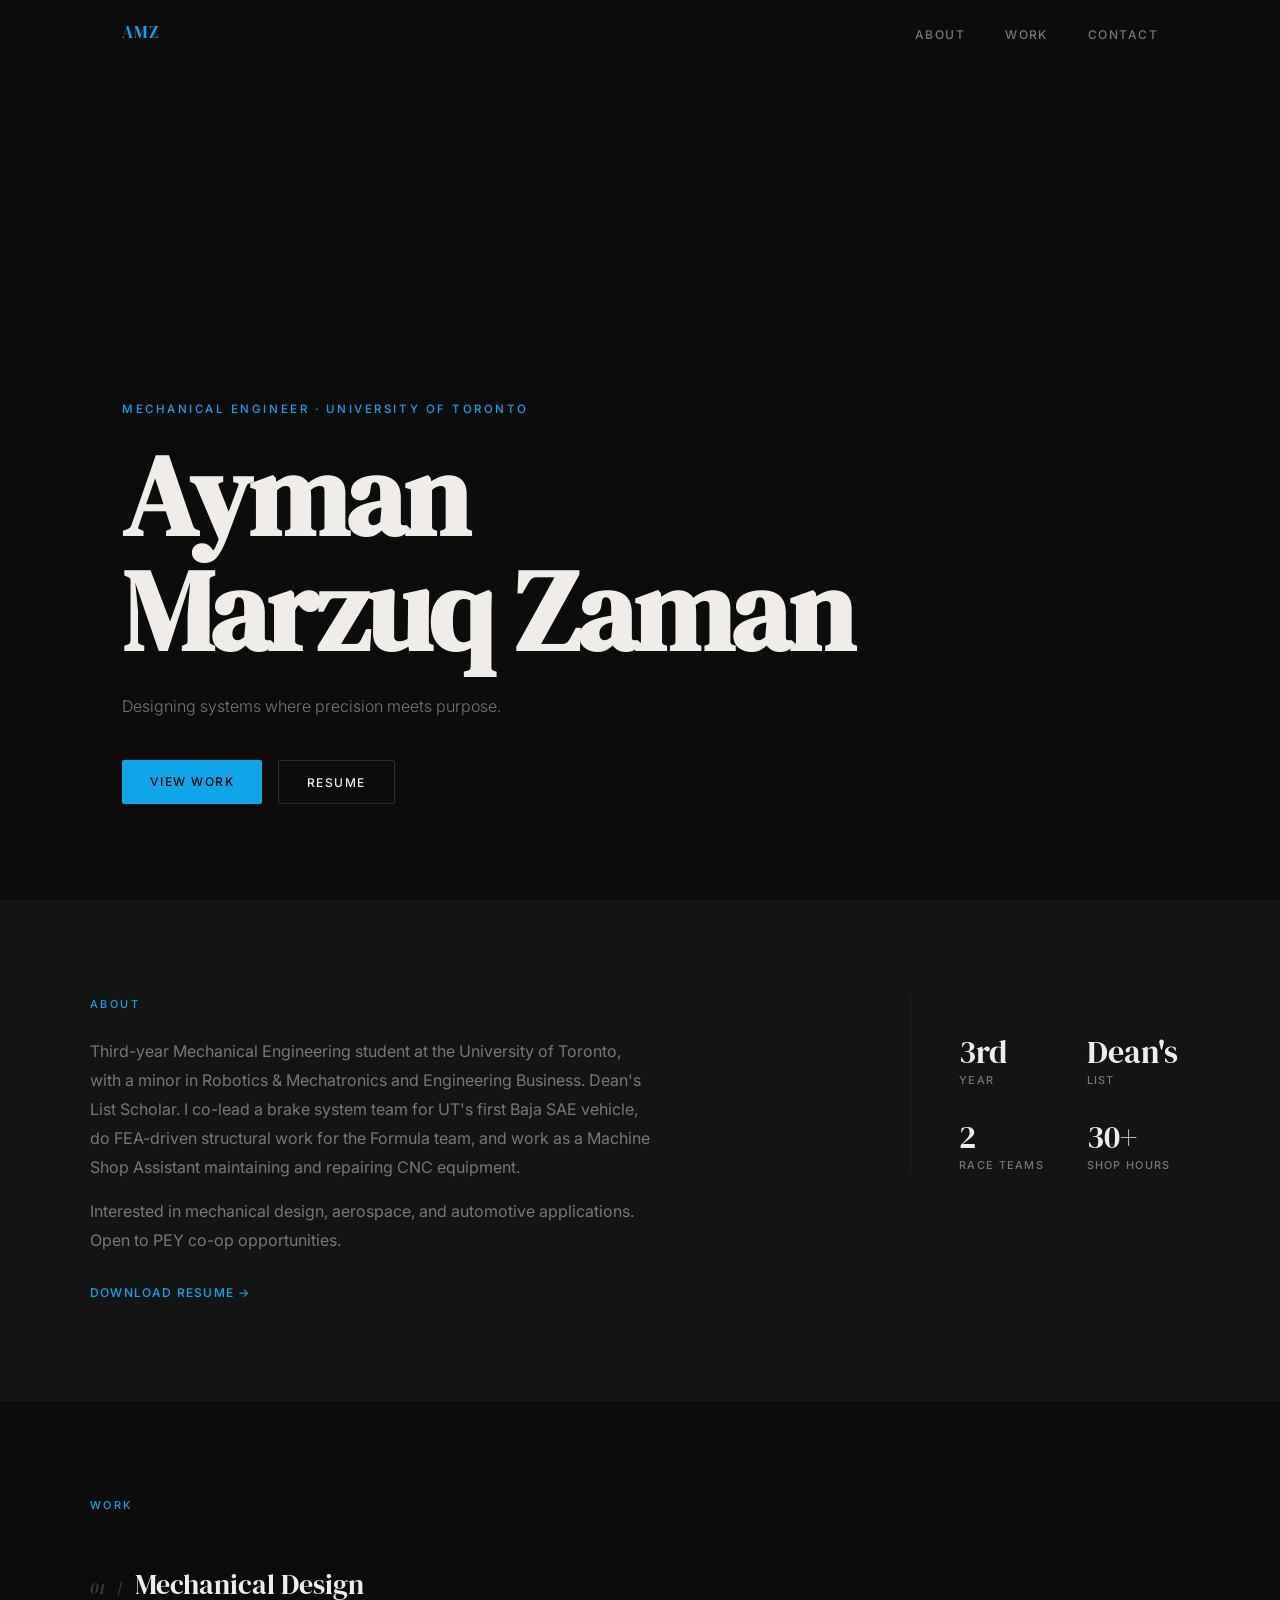
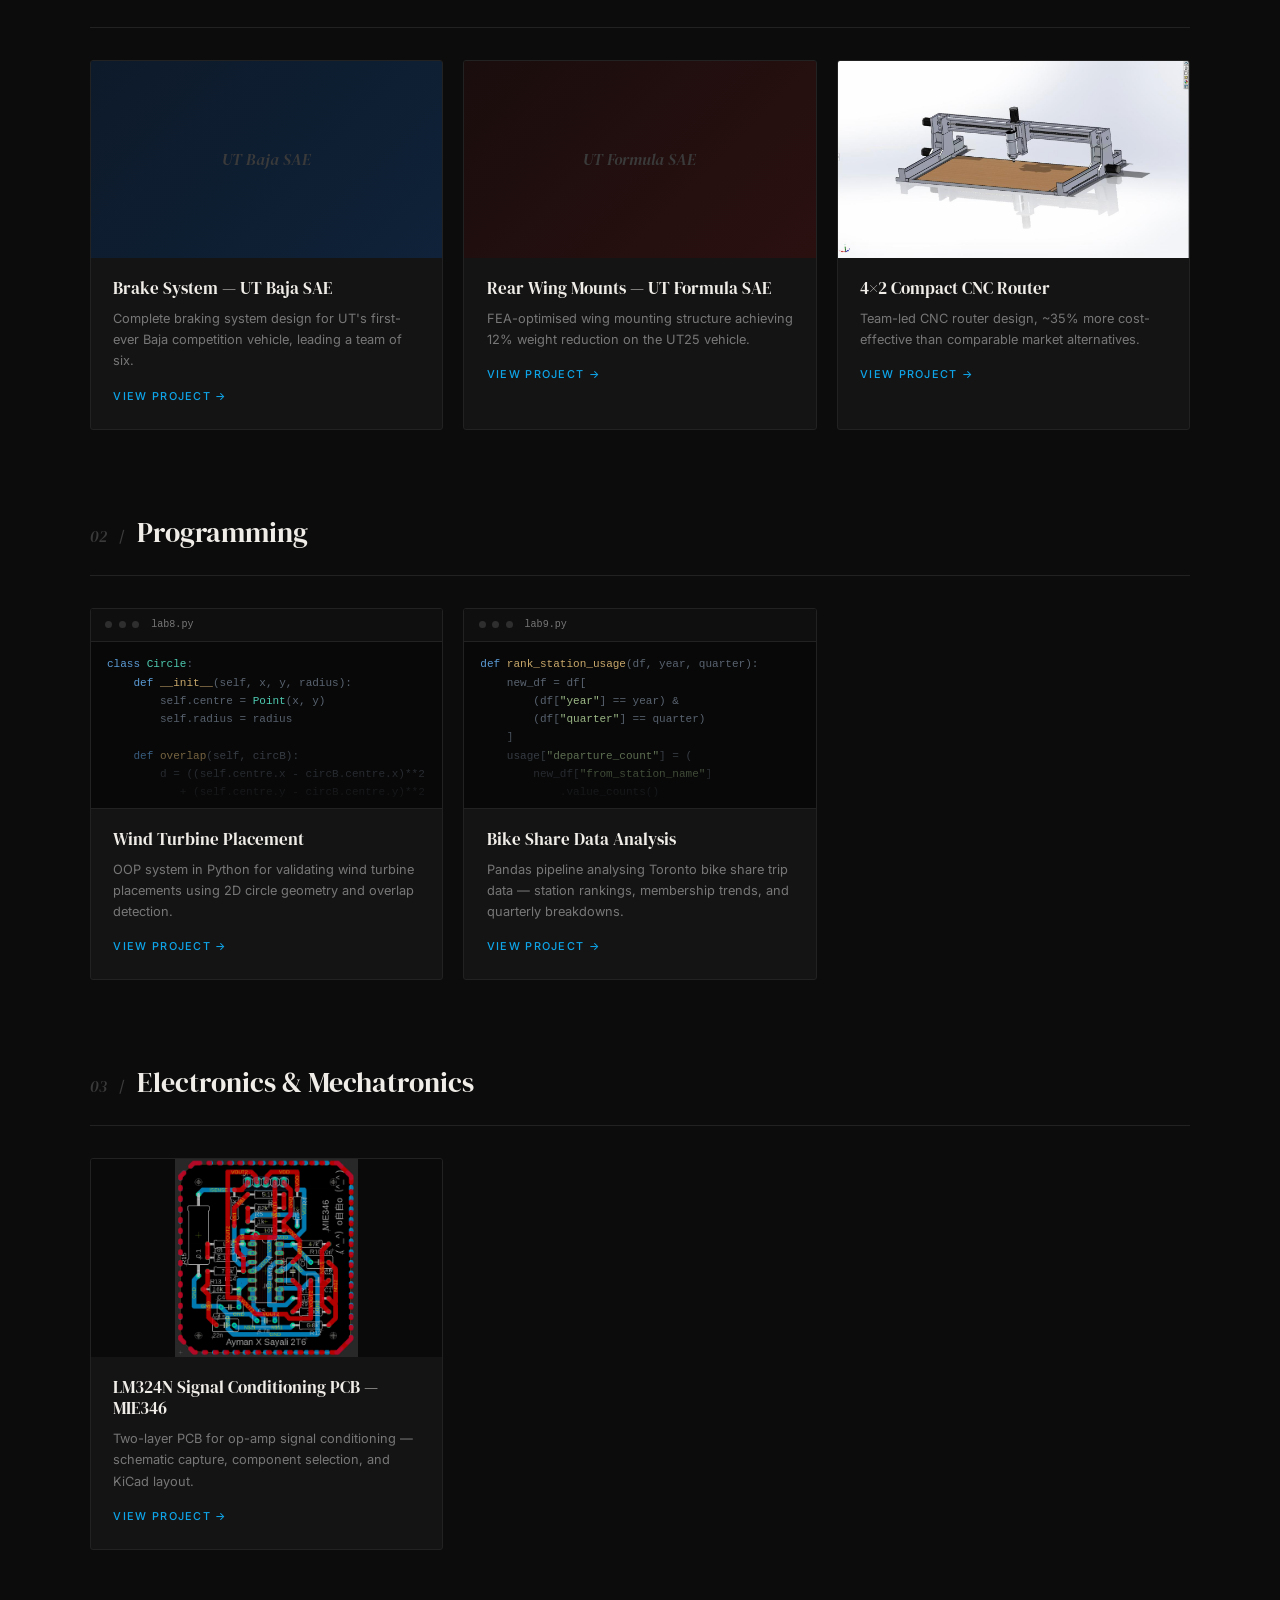
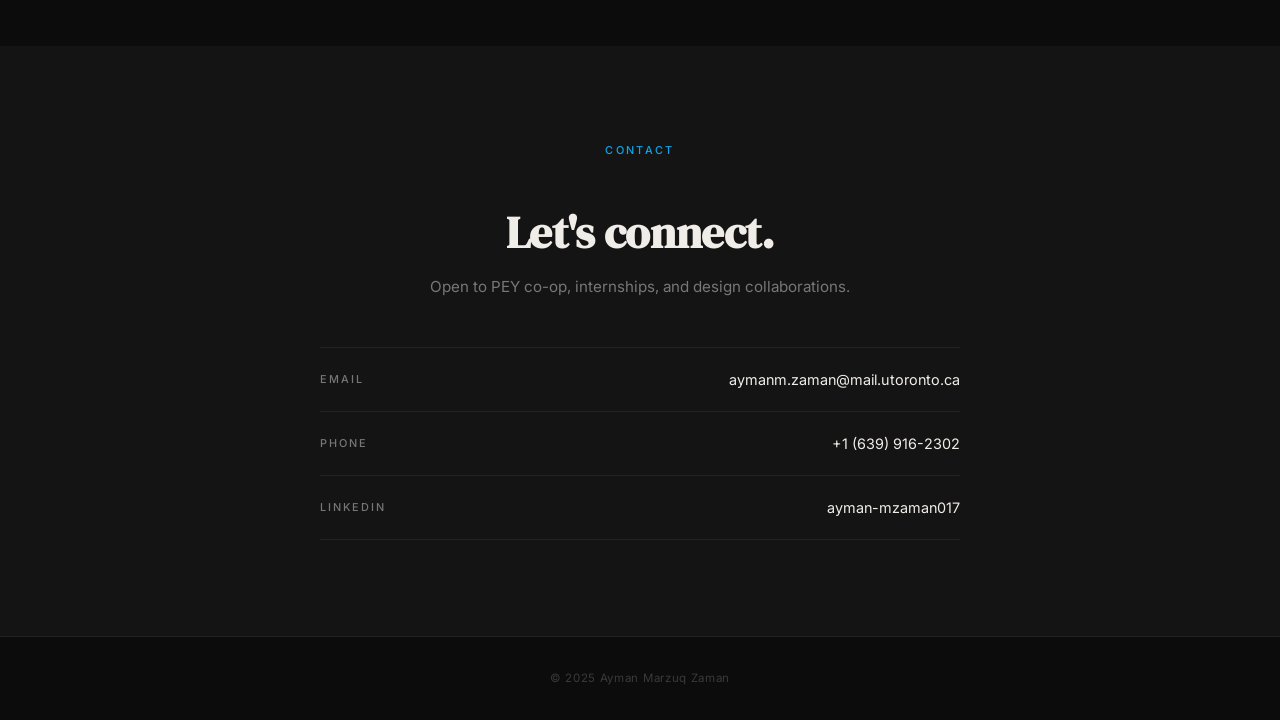
==== index.html @ e83b550d "Remove placeholder cards, show only real projects per category Co-Authored-By: Claude Sonnet 4.6 <no" ====
<!DOCTYPE html>
<html lang="en">
<head>
  <meta charset="UTF-8" />
  <meta name="viewport" content="width=device-width, initial-scale=1.0" />
  <title>Ayman Marzuq Zaman — Mechanical Engineer</title>
  <link rel="preconnect" href="https://fonts.googleapis.com" />
  <link rel="preconnect" href="https://fonts.gstatic.com" crossorigin />
  <link href="https://fonts.googleapis.com/css2?family=DM+Serif+Display:ital@0;1&family=Inter:wght@300;400;500&display=swap" rel="stylesheet" />
  <link rel="stylesheet" href="styles.css" />
</head>
<body>

  <nav id="nav">
    <div class="nav-inner">
      <a href="index.html" class="nav-logo">AMZ</a>
      <ul class="nav-links">
        <li><a href="#about">About</a></li>
        <li><a href="#projects">Work</a></li>
        <li><a href="#contact">Contact</a></li>
      </ul>
    </div>
  </nav>

  <!-- HERO -->
  <section class="hero">
    <div class="hero-bg"></div>
    <div class="hero-gradient"></div>
    <div class="hero-content">
      <p class="hero-eyebrow">Mechanical Engineer &middot; University of Toronto</p>
      <h1 class="hero-name">Ayman<br>Marzuq Zaman</h1>
      <p class="hero-sub">Designing systems where precision meets purpose.</p>
      <div class="hero-ctas">
        <a href="#projects" class="btn btn-primary">View Work</a>
        <a href="assets/Ayman_Zaman_2025.pdf" class="btn btn-outline" target="_blank" rel="noopener">Resume</a>
      </div>
    </div>
  </section>

  <!-- ABOUT -->
  <section id="about" class="section section-alt">
    <div class="section-inner about-layout">
      <div class="about-bio reveal">
        <span class="section-label">About</span>
        <p class="about-text">Third-year Mechanical Engineering student at the University of Toronto, with a minor in Robotics &amp; Mechatronics and Engineering Business. Dean's List Scholar. I co-lead a brake system team for UT's first Baja SAE vehicle, do FEA-driven structural work for the Formula team, and work as a Machine Shop Assistant maintaining and repairing CNC equipment.</p>
        <p class="about-text">Interested in mechanical design, aerospace, and automotive applications. Open to PEY co-op opportunities.</p>
        <a href="assets/Ayman_Zaman_2025.pdf" class="resume-link" target="_blank" rel="noopener">Download Resume &rarr;</a>
      </div>
      <div class="about-stats reveal">
        <div class="stat">
          <span class="stat-num">3rd</span>
          <span class="stat-label">Year</span>
        </div>
        <div class="stat">
          <span class="stat-num">Dean's</span>
          <span class="stat-label">List</span>
        </div>
        <div class="stat">
          <span class="stat-num">2</span>
          <span class="stat-label">Race Teams</span>
        </div>
        <div class="stat">
          <span class="stat-num">30+</span>
          <span class="stat-label">Shop Hours</span>
        </div>
      </div>
    </div>
  </section>

  <!-- PROJECTS -->
  <section id="projects" class="section">
    <div class="section-inner">
      <span class="section-label">Work</span>

      <!-- 01 / Mechanical Design -->
      <div class="category">
        <div class="category-header reveal">
          <span class="category-num">01</span>
          <span class="category-slash">/</span>
          <h2 class="category-title">Mechanical Design</h2>
        </div>
        <div class="cards-grid">

          <a href="projects/baja-brake-system.html" class="project-card reveal">
            <div class="card-img-wrap">
              <div class="card-img-placeholder baja"><span>UT Baja SAE</span></div>
            </div>
            <div class="card-body">
              <h3 class="card-title">Brake System &mdash; UT Baja SAE</h3>
              <p class="card-desc">Complete braking system design for UT's first-ever Baja competition vehicle, leading a team of six.</p>
              <span class="card-link">View Project &rarr;</span>
            </div>
          </a>

          <a href="projects/formula-rear-wing.html" class="project-card reveal">
            <div class="card-img-wrap">
              <div class="card-img-placeholder formula"><span>UT Formula SAE</span></div>
            </div>
            <div class="card-body">
              <h3 class="card-title">Rear Wing Mounts &mdash; UT Formula SAE</h3>
              <p class="card-desc">FEA-optimised wing mounting structure achieving 12% weight reduction on the UT25 vehicle.</p>
              <span class="card-link">View Project &rarr;</span>
            </div>
          </a>

          <a href="projects/cnc-router.html" class="project-card reveal">
            <div class="card-img-wrap">
              <img src="assets/cnc_router/image_1.jpg" alt="CNC Router" class="card-img" />
            </div>
            <div class="card-body">
              <h3 class="card-title">4&times;2 Compact CNC Router</h3>
              <p class="card-desc">Team-led CNC router design, ~35% more cost-effective than comparable market alternatives.</p>
              <span class="card-link">View Project &rarr;</span>
            </div>
          </a>


        </div>
      </div>

      <!-- 02 / Programming -->
      <div class="category">
        <div class="category-header reveal">
          <span class="category-num">02</span>
          <span class="category-slash">/</span>
          <h2 class="category-title">Programming</h2>
        </div>
        <div class="cards-grid">

          <a href="projects/wind-turbine-placement.html" class="project-card project-card--code reveal">
            <div class="card-code-wrap">
              <div class="code-bar">
                <span class="code-dot"></span>
                <span class="code-dot"></span>
                <span class="code-dot"></span>
                <span class="code-filename">lab8.py</span>
              </div>
              <pre class="code-snippet"><code><span class="kw">class</span> <span class="nm">Circle</span>:
    <span class="kw">def</span> <span class="fn">__init__</span>(self, x, y, radius):
        self.centre = <span class="nm">Point</span>(x, y)
        self.radius = radius

    <span class="kw">def</span> <span class="fn">overlap</span>(self, circB):
        d = ((self.centre.x - circB.centre.x)**2
           + (self.centre.y - circB.centre.y)**2
           ) ** 0.5
        <span class="kw">return</span> d &lt; (self.radius + circB.radius)</code></pre>
            </div>
            <div class="card-body">
              <h3 class="card-title">Wind Turbine Placement</h3>
              <p class="card-desc">OOP system in Python for validating wind turbine placements using 2D circle geometry and overlap detection.</p>
              <span class="card-link">View Project &rarr;</span>
            </div>
          </a>

          <a href="projects/bikeshare-analysis.html" class="project-card project-card--code reveal">
            <div class="card-code-wrap">
              <div class="code-bar">
                <span class="code-dot"></span>
                <span class="code-dot"></span>
                <span class="code-dot"></span>
                <span class="code-filename">lab9.py</span>
              </div>
              <pre class="code-snippet"><code><span class="kw">def</span> <span class="fn">rank_station_usage</span>(df, year, quarter):
    new_df = df[
        (df[<span class="st">"year"</span>] == year) &amp;
        (df[<span class="st">"quarter"</span>] == quarter)
    ]
    usage[<span class="st">"departure_count"</span>] = (
        new_df[<span class="st">"from_station_name"</span>]
            .value_counts()
    )
    <span class="kw">return</span> usage.sort_values(
        by=[<span class="st">"combined_departure_return_count"</span>],
        ascending=[<span class="kw">False</span>]
    )</code></pre>
            </div>
            <div class="card-body">
              <h3 class="card-title">Bike Share Data Analysis</h3>
              <p class="card-desc">Pandas pipeline analysing Toronto bike share trip data — station rankings, membership trends, and quarterly breakdowns.</p>
              <span class="card-link">View Project &rarr;</span>
            </div>
          </a>


        </div>
      </div>

      <!-- 03 / Electronics & Mechatronics -->
      <div class="category">
        <div class="category-header reveal">
          <span class="category-num">03</span>
          <span class="category-slash">/</span>
          <h2 class="category-title">Electronics &amp; Mechatronics</h2>
        </div>
        <div class="cards-grid">

          <a href="projects/mie346-signal-conditioning.html" class="project-card project-card--elec reveal">
            <div class="card-img-wrap">
              <img class="card-img card-img--contain" src="assets/mie346/pcb-layout.jpg" alt="MIE346 PCB Layout" />
            </div>
            <div class="card-body">
              <h3 class="card-title">LM324N Signal Conditioning PCB &mdash; MIE346</h3>
              <p class="card-desc">Two-layer PCB for op-amp signal conditioning — schematic capture, component selection, and KiCad layout.</p>
              <span class="card-link">View Project &rarr;</span>
            </div>
          </a>


        </div>
      </div>

    </div>
  </section>

  <!-- CONTACT -->
  <section id="contact" class="section section-alt">
    <div class="section-inner contact-inner">
      <span class="section-label">Contact</span>
      <h2 class="section-heading">Let's connect.</h2>
      <p class="contact-sub">Open to PEY co-op, internships, and design collaborations.</p>
      <div class="contact-links reveal">
        <a href="mailto:aymanm.zaman@mail.utoronto.ca" class="contact-link">
          <span class="contact-link-label">Email</span>
          <span class="contact-link-value">aymanm.zaman@mail.utoronto.ca</span>
        </a>
        <a href="tel:+16399162302" class="contact-link">
          <span class="contact-link-label">Phone</span>
          <span class="contact-link-value">+1 (639) 916-2302</span>
        </a>
        <a href="https://linkedin.com/in/ayman-mzaman017" class="contact-link" target="_blank" rel="noopener">
          <span class="contact-link-label">LinkedIn</span>
          <span class="contact-link-value">ayman-mzaman017</span>
        </a>
      </div>
    </div>
  </section>

  <footer>
    <p>&copy; 2025 Ayman Marzuq Zaman</p>
  </footer>

  <script src="script.js"></script>
</body>
</html>
---- styles.css ----
/* ===== RESET ===== */
*, *::before, *::after { box-sizing: border-box; margin: 0; padding: 0; }

/* ===== VARIABLES ===== */
:root {
  --bg:         #0c0c0c;
  --surface:    #141414;
  --surface-2:  #1a1a1a;
  --border:     #222;
  --border-2:   #2e2e2e;
  --accent:     #0ea5e9;
  --accent-dim: rgba(14, 165, 233, 0.1);
  --text-1:     #f0ede8;
  --text-2:     #777;
  --text-3:     #3a3a3a;
  --max-w:      1100px;
  --serif:      'DM Serif Display', Georgia, serif;
  --sans:       'Inter', system-ui, -apple-system, sans-serif;
}

/* ===== BASE ===== */
html { scroll-behavior: smooth; overflow-x: hidden; }

body {
  background: var(--bg);
  color: var(--text-1);
  font-family: var(--sans);
  font-weight: 400;
  line-height: 1.6;
  -webkit-font-smoothing: antialiased;
  overflow-x: hidden;
}

a { color: inherit; text-decoration: none; }

/* ===== NAV ===== */
#nav {
  position: fixed;
  top: 0; left: 0; right: 0;
  z-index: 100;
  border-bottom: 1px solid transparent;
  transition: background 0.3s, border-color 0.3s;
}

#nav.scrolled {
  background: rgba(12, 12, 12, 0.88);
  backdrop-filter: blur(14px);
  -webkit-backdrop-filter: blur(14px);
  border-bottom-color: var(--border);
}

.nav-inner {
  max-width: var(--max-w);
  margin: 0 auto;
  padding: 1.25rem 2rem;
  display: flex;
  align-items: center;
  justify-content: space-between;
}

.nav-logo {
  font-family: var(--serif);
  font-size: 1.05rem;
  letter-spacing: 0.08em;
  color: var(--accent);
}

.nav-links {
  list-style: none;
  display: flex;
  gap: 2.5rem;
}

.nav-links a {
  font-size: 0.75rem;
  font-weight: 500;
  letter-spacing: 0.12em;
  text-transform: uppercase;
  color: var(--text-2);
  transition: color 0.2s;
}

.nav-links a:hover { color: var(--text-1); }

/* ===== HERO ===== */
.hero {
  position: relative;
  min-height: 100vh;
  display: flex;
  align-items: flex-end;
  overflow: hidden;
}

.hero-bg {
  position: absolute;
  inset: 0;
  background: url('assets/landing-image.JPG') no-repeat center center / cover;
  filter: brightness(0.28);
  z-index: 0;
}

.hero-gradient {
  position: absolute;
  inset: 0;
  background: linear-gradient(to top, var(--bg) 0%, transparent 55%);
  z-index: 1;
}

.hero-content {
  position: relative;
  z-index: 2;
  max-width: var(--max-w);
  width: 100%;
  margin: 0 auto;
  padding: 2rem 2rem 6rem;
}

.hero-eyebrow {
  font-size: 0.72rem;
  font-weight: 500;
  letter-spacing: 0.22em;
  text-transform: uppercase;
  color: var(--accent);
  margin-bottom: 1.25rem;
}

.hero-name {
  font-family: var(--serif);
  font-size: clamp(3.5rem, 9vw, 7.5rem);
  line-height: 1.0;
  letter-spacing: -0.02em;
  color: var(--text-1);
  margin-bottom: 1.5rem;
}

.hero-sub {
  font-size: 1rem;
  font-weight: 300;
  color: var(--text-2);
  max-width: 440px;
  margin-bottom: 2.5rem;
  line-height: 1.7;
}

.hero-ctas { display: flex; gap: 1rem; flex-wrap: wrap; }

/* ===== BUTTONS ===== */
.btn {
  display: inline-block;
  padding: 0.7rem 1.75rem;
  font-size: 0.75rem;
  font-weight: 500;
  letter-spacing: 0.12em;
  text-transform: uppercase;
  border-radius: 2px;
  transition: all 0.2s ease;
}

.btn-primary { background: var(--accent); color: #000; }
.btn-primary:hover { background: #38bdf8; }
.btn-outline { border: 1px solid var(--border-2); color: var(--text-1); }
.btn-outline:hover { border-color: var(--text-2); background: var(--surface); }

/* ===== SECTIONS (shared) ===== */
.section { padding: 6rem 2rem; }
.section-alt { background: var(--surface); }

.section-inner {
  max-width: var(--max-w);
  margin: 0 auto;
}

.section-label {
  display: block;
  font-size: 0.68rem;
  font-weight: 500;
  letter-spacing: 0.22em;
  text-transform: uppercase;
  color: var(--accent);
  margin-bottom: 3rem;
}

.section-heading {
  font-family: var(--serif);
  font-size: clamp(1.9rem, 3.5vw, 2.9rem);
  line-height: 1.15;
  letter-spacing: -0.01em;
  color: var(--text-1);
  margin-bottom: 3rem;
  max-width: 580px;
}

/* ===== ABOUT ===== */
.about-layout {
  display: grid;
  grid-template-columns: 1fr 280px;
  gap: 5rem;
  align-items: start;
}

.about-bio .section-label { margin-bottom: 1.5rem; }

.about-text {
  font-size: 1rem;
  color: var(--text-2);
  line-height: 1.8;
  max-width: 560px;
  margin-bottom: 1rem;
}

.about-text:last-of-type { margin-bottom: 1.5rem; }

.resume-link {
  font-size: 0.75rem;
  font-weight: 500;
  letter-spacing: 0.1em;
  text-transform: uppercase;
  color: var(--accent);
  transition: letter-spacing 0.2s;
}

.resume-link:hover { letter-spacing: 0.16em; }

.about-stats {
  display: grid;
  grid-template-columns: 1fr 1fr;
  gap: 2rem 1.5rem;
  border-left: 1px solid var(--border);
  padding-left: 3rem;
  padding-top: 2.5rem; /* align with text baseline */
}

.stat { display: flex; flex-direction: column; gap: 0.25rem; }

.stat-num {
  font-family: var(--serif);
  font-size: 2rem;
  color: var(--text-1);
  line-height: 1;
}

.stat-label {
  font-size: 0.68rem;
  font-weight: 500;
  letter-spacing: 0.12em;
  text-transform: uppercase;
  color: var(--text-2);
}

/* ===== PROJECTS — Category ===== */
.category { margin-bottom: 5rem; }
.category:last-child { margin-bottom: 0; }

.category-header {
  display: flex;
  align-items: baseline;
  gap: 0.75rem;
  padding-bottom: 1.25rem;
  border-bottom: 1px solid var(--border);
  margin-bottom: 2rem;
}

.category-num {
  font-family: var(--serif);
  font-style: italic;
  font-size: 1rem;
  color: var(--text-3);
}

.category-slash {
  font-size: 1rem;
  color: var(--text-3);
}

.category-title {
  font-family: var(--serif);
  font-size: 1.75rem;
  font-weight: 400;
  color: var(--text-1);
}

/* ===== PROJECTS — Cards Grid ===== */
.cards-grid {
  display: grid;
  grid-template-columns: repeat(3, 1fr);
  gap: 1.25rem;
}

/* ===== PROJECTS — Card ===== */
.project-card {
  display: block;
  border: 1px solid var(--border);
  border-radius: 3px;
  overflow: hidden;
  background: var(--surface);
  transition: transform 0.25s ease, border-color 0.25s;
}

.project-card:hover {
  transform: translateY(-4px);
  border-color: var(--border-2);
}

.project-card.placeholder { opacity: 0.45; }
.project-card.placeholder:hover { opacity: 0.65; transform: translateY(-2px); }

.card-img-wrap {
  aspect-ratio: 16 / 9;
  overflow: hidden;
  background: var(--surface-2);
}

.card-img {
  width: 100%;
  height: 100%;
  object-fit: cover;
  display: block;
  transition: transform 0.4s ease;
}

.card-img--contain {
  object-fit: contain;
  background: #0a0a0a;
}

.project-card:hover .card-img { transform: scale(1.04); }

.card-img-placeholder {
  width: 100%;
  height: 100%;
  display: flex;
  align-items: center;
  justify-content: center;
}

.card-img-placeholder span {
  font-family: var(--serif);
  font-style: italic;
  font-size: 1rem;
  color: var(--text-3);
}

/* Placeholder image gradients per category */
.card-img-placeholder.baja    { background: linear-gradient(135deg, #0d1a2a, #0f2239); }
.card-img-placeholder.formula { background: linear-gradient(135deg, #1a0d0d, #2b1010); }
.card-img-placeholder.mech    { background: linear-gradient(135deg, #0e1822, #0f2035); }
.card-img-placeholder.prog    { background: linear-gradient(135deg, #0d1a14, #0f2118); }
.card-img-placeholder.elec    { background: linear-gradient(135deg, #160d1a, #1e0f24); }

.card-body {
  padding: 1.25rem 1.4rem 1.5rem;
  display: flex;
  flex-direction: column;
  gap: 0.5rem;
}

.card-title {
  font-family: var(--serif);
  font-size: 1.05rem;
  font-weight: 400;
  color: var(--text-1);
  line-height: 1.3;
}

.card-desc {
  font-size: 0.8rem;
  color: var(--text-2);
  line-height: 1.65;
  flex: 1;
}

.card-link {
  display: inline-block;
  font-size: 0.68rem;
  font-weight: 500;
  letter-spacing: 0.12em;
  text-transform: uppercase;
  color: var(--accent);
  margin-top: 0.5rem;
  transition: letter-spacing 0.2s;
}

.project-card:hover .card-link { letter-spacing: 0.18em; }

/* ===== CONTACT ===== */
.contact-inner { text-align: center; }
.contact-inner .section-label { text-align: center; }
.contact-inner .section-heading { margin: 0 auto 1rem; text-align: center; }

.contact-sub {
  font-size: 0.95rem;
  color: var(--text-2);
  margin-bottom: 3rem;
}

.contact-links {
  display: flex;
  flex-direction: column;
  border-top: 1px solid var(--border);
  max-width: 640px;
  margin: 0 auto;
}

.contact-link {
  display: flex;
  justify-content: space-between;
  align-items: center;
  padding: 1.25rem 0;
  border-bottom: 1px solid var(--border);
  gap: 1rem;
  transition: color 0.2s;
}

.contact-link:hover { color: var(--accent); }

.contact-link-label {
  font-size: 0.68rem;
  font-weight: 500;
  letter-spacing: 0.18em;
  text-transform: uppercase;
  color: var(--text-2);
  flex-shrink: 0;
  transition: color 0.2s;
}

.contact-link:hover .contact-link-label { color: var(--accent); }
.contact-link-value { font-size: 0.9rem; color: var(--text-1); }

/* ===== FOOTER ===== */
footer {
  padding: 2rem;
  text-align: center;
  border-top: 1px solid var(--border);
  font-size: 0.72rem;
  letter-spacing: 0.06em;
  color: var(--text-3);
}

/* ===== PROGRAMMING CARDS — Code preview ===== */
.card-code-wrap {
  height: 200px;
  background: #080808;
  border-bottom: 1px solid var(--border);
  display: flex;
  flex-direction: column;
  overflow: hidden;
}

.code-bar {
  display: flex;
  align-items: center;
  gap: 0.4rem;
  padding: 0.5rem 0.9rem;
  border-bottom: 1px solid var(--border);
  background: #0f0f0f;
  flex-shrink: 0;
}

.code-dot {
  width: 7px;
  height: 7px;
  border-radius: 50%;
  background: var(--border-2);
}

.code-filename {
  font-family: 'SF Mono', 'Fira Code', 'Consolas', monospace;
  font-size: 0.63rem;
  color: var(--text-2);
  margin-left: 0.35rem;
}

.code-snippet {
  font-family: 'SF Mono', 'Fira Code', 'Consolas', monospace;
  font-size: 0.69rem;
  line-height: 1.65;
  padding: 0.85rem 1rem;
  color: #596370;
  white-space: pre;
  overflow: hidden;
  flex: 1;
  -webkit-mask-image: linear-gradient(to bottom, black 45%, transparent 100%);
  mask-image: linear-gradient(to bottom, black 45%, transparent 100%);
  transition: color 0.25s;
}

.project-card--code:hover .code-snippet { color: #7a8a9a; }

/* Syntax colouring */
.code-snippet .kw { color: #5b9bd5; }   /* keywords */
.code-snippet .fn { color: #c8a86b; }   /* function names */
.code-snippet .st { color: #9dba87; }   /* strings */
.code-snippet .nm { color: #4ec9b0; }   /* class / type names */

/* ===== ELECTRONICS CARDS — PCB preview ===== */
.card-pcb-wrap {
  height: 200px;
  overflow: hidden;
  border-bottom: 1px solid var(--border);
  background: #060d04;
  position: relative;
}

.card-pcb-svg {
  width: 100%;
  height: 100%;
  transition: transform 0.5s ease;
}

.project-card:hover .card-pcb-svg { transform: scale(1.04); }

/* ===== REVEAL ANIMATIONS ===== */
.reveal {
  opacity: 0;
  transform: translateY(24px);
  transition: opacity 0.6s ease, transform 0.6s ease;
}

.reveal.active { opacity: 1; transform: translateY(0); }

/* ===== RESPONSIVE ===== */
@media (max-width: 960px) {
  .cards-grid { grid-template-columns: repeat(2, 1fr); }
}

@media (max-width: 768px) {
  .about-layout { grid-template-columns: 1fr; gap: 3rem; }
  .about-stats {
    border-left: none;
    border-top: 1px solid var(--border);
    padding-left: 0;
    padding-top: 2rem;
  }
  .section { padding: 4.5rem 1.5rem; }
}

@media (max-width: 560px) {
  .nav-links { display: none; }
  .cards-grid { grid-template-columns: 1fr; }
  .section { padding: 4rem 1.25rem; }
  .hero-content { padding: 2rem 1.25rem 5rem; }
  .hero-eyebrow { letter-spacing: 0.08em; font-size: 0.65rem; }
  .contact-link { flex-wrap: wrap; }
  .contact-link-value { font-size: 0.8rem; word-break: break-all; }
  .category-title { font-size: 1.4rem; }
}
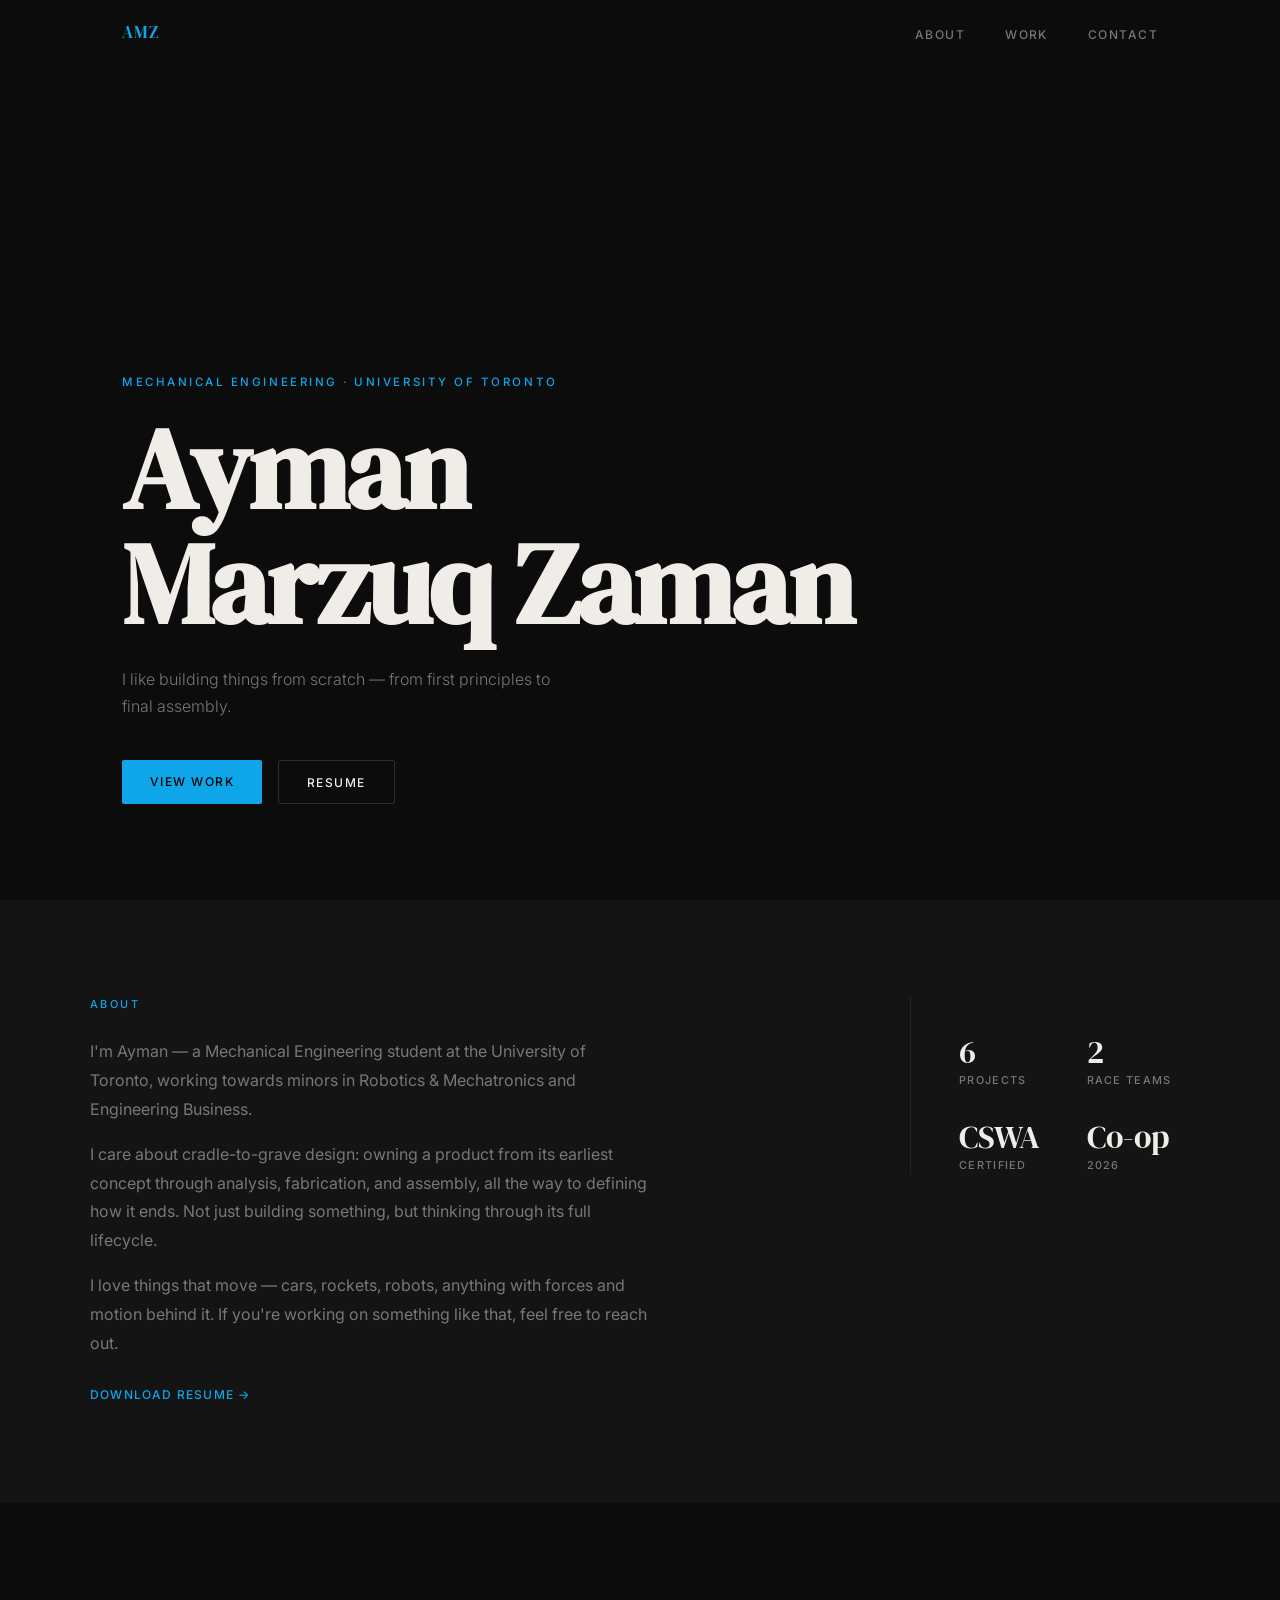
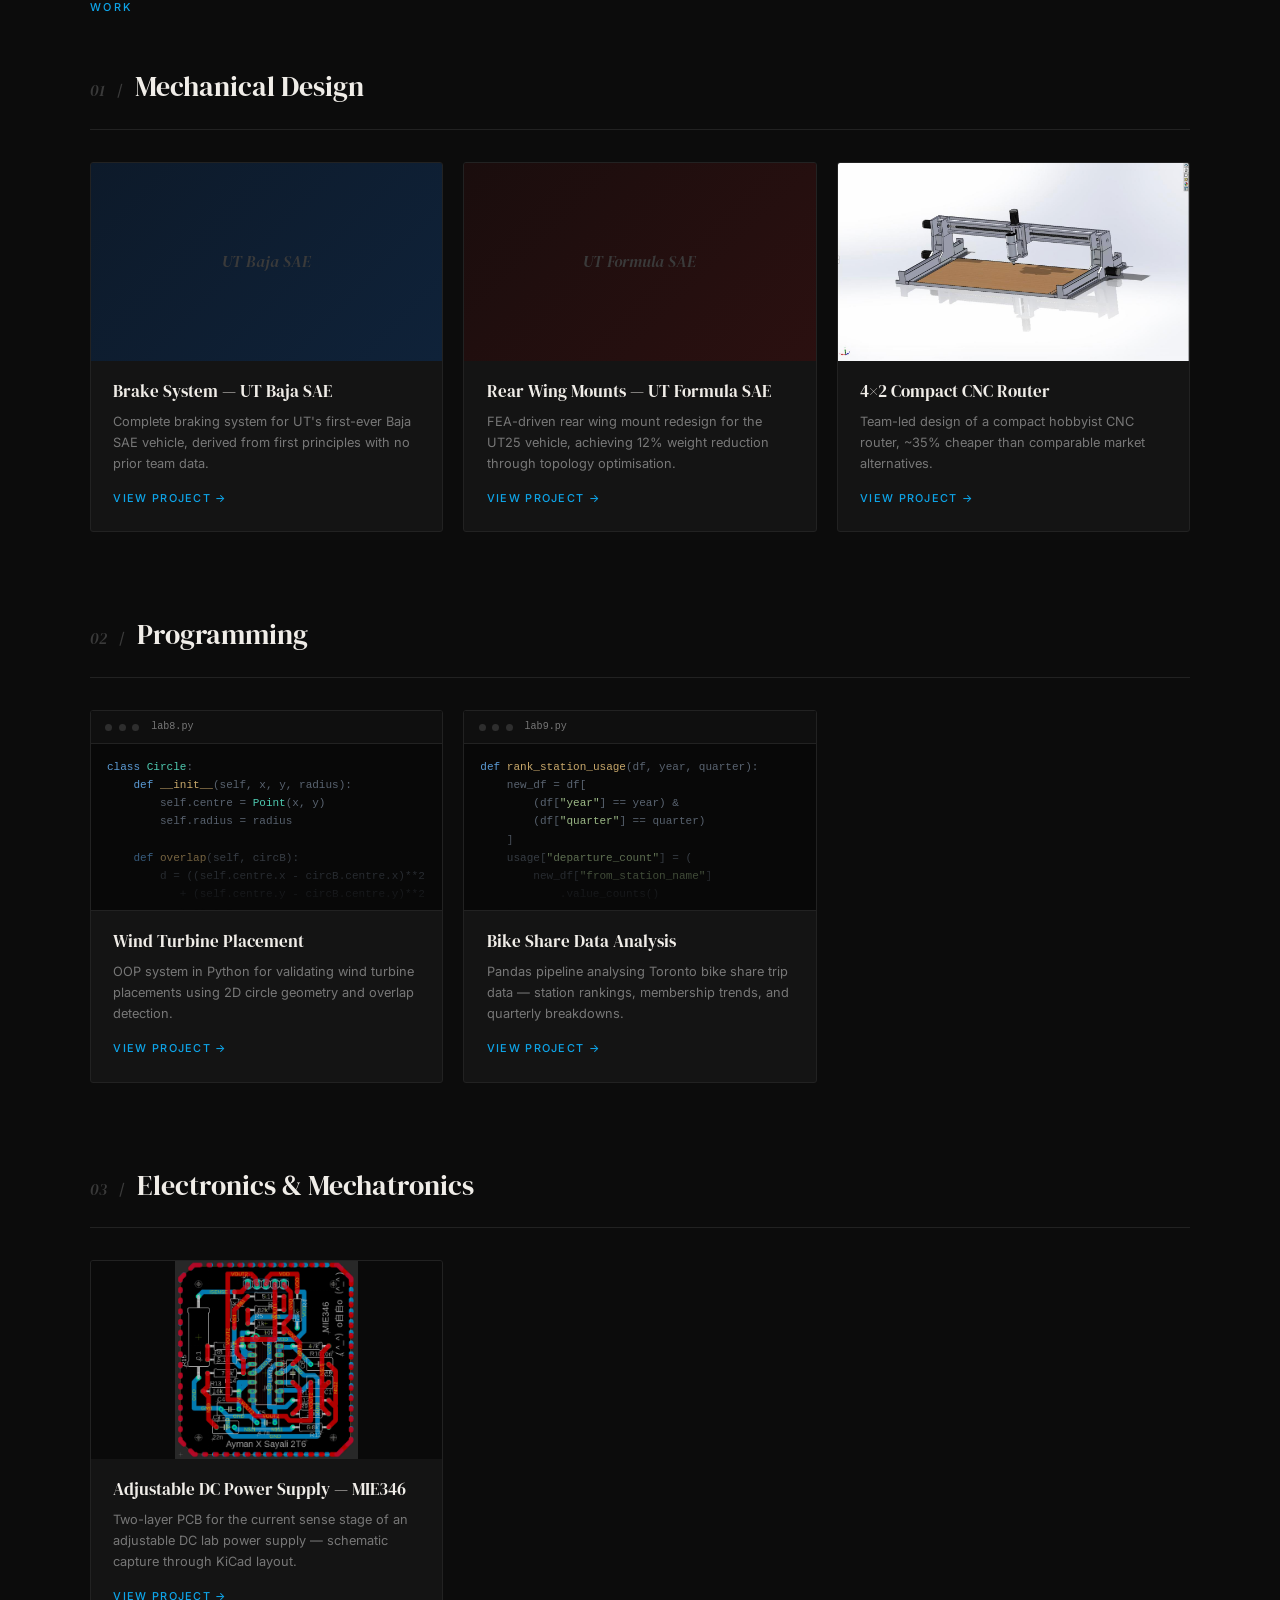
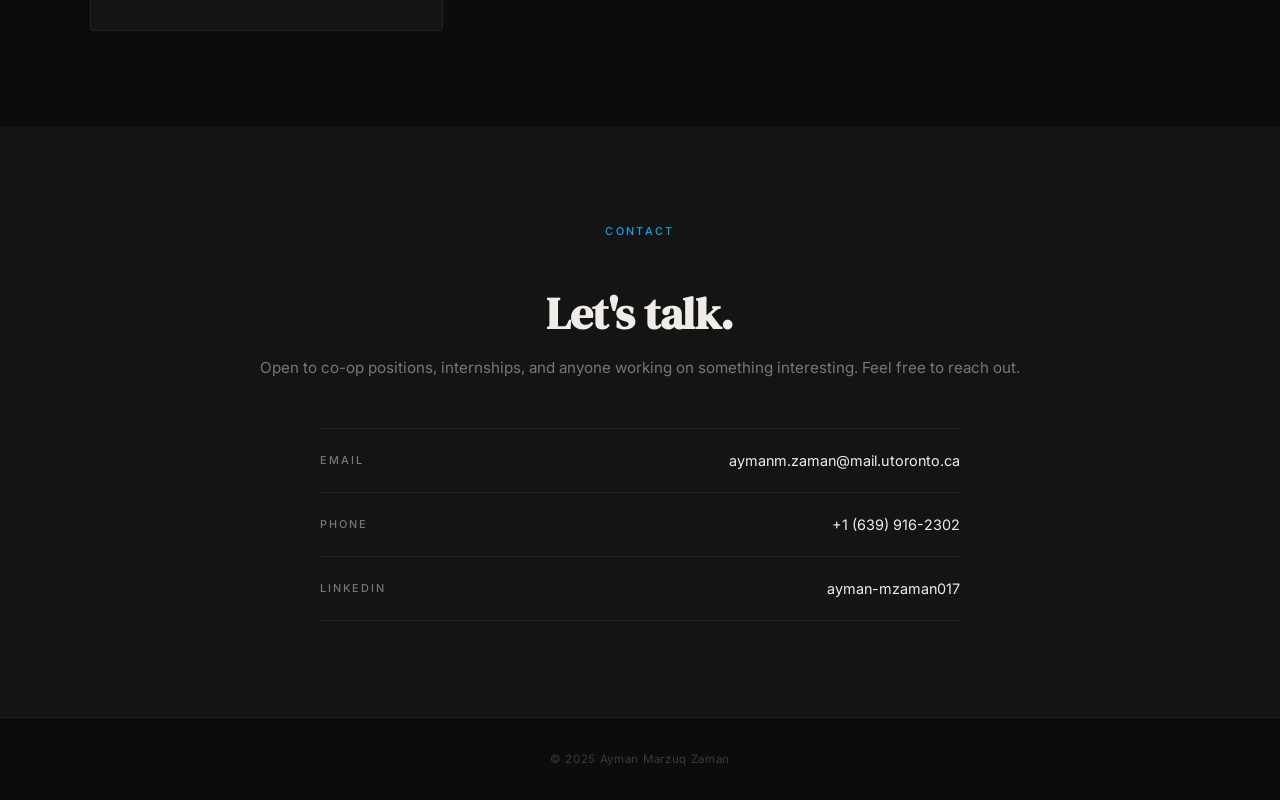
==== commit 060ec42c: "Apply Portfolio-Updated.zip changes Updates to index.html, all project pages, styles, and scripts.  " ====
--- a/index.html
+++ b/index.html
@@ -27,9 +27,9 @@
     <div class="hero-bg"></div>
     <div class="hero-gradient"></div>
     <div class="hero-content">
-      <p class="hero-eyebrow">Mechanical Engineer &middot; University of Toronto</p>
+      <p class="hero-eyebrow">Mechanical Engineering &middot; University of Toronto</p>
       <h1 class="hero-name">Ayman<br>Marzuq Zaman</h1>
-      <p class="hero-sub">Designing systems where precision meets purpose.</p>
+      <p class="hero-sub">I like building things from scratch &mdash; from first principles to final assembly.</p>
       <div class="hero-ctas">
         <a href="#projects" class="btn btn-primary">View Work</a>
         <a href="assets/Ayman_Zaman_2025.pdf" class="btn btn-outline" target="_blank" rel="noopener">Resume</a>
@@ -42,26 +42,27 @@
     <div class="section-inner about-layout">
       <div class="about-bio reveal">
         <span class="section-label">About</span>
-        <p class="about-text">Third-year Mechanical Engineering student at the University of Toronto, with a minor in Robotics &amp; Mechatronics and Engineering Business. Dean's List Scholar. I co-lead a brake system team for UT's first Baja SAE vehicle, do FEA-driven structural work for the Formula team, and work as a Machine Shop Assistant maintaining and repairing CNC equipment.</p>
-        <p class="about-text">Interested in mechanical design, aerospace, and automotive applications. Open to PEY co-op opportunities.</p>
+        <p class="about-text">I'm Ayman &mdash; a Mechanical Engineering student at the University of Toronto, working towards minors in Robotics &amp; Mechatronics and Engineering Business.</p>
+        <p class="about-text">I care about cradle-to-grave design: owning a product from its earliest concept through analysis, fabrication, and assembly, all the way to defining how it ends. Not just building something, but thinking through its full lifecycle.</p>
+        <p class="about-text">I love things that move &mdash; cars, rockets, robots, anything with forces and motion behind it. If you're working on something like that, feel free to reach out.</p>
         <a href="assets/Ayman_Zaman_2025.pdf" class="resume-link" target="_blank" rel="noopener">Download Resume &rarr;</a>
       </div>
       <div class="about-stats reveal">
         <div class="stat">
-          <span class="stat-num">3rd</span>
-          <span class="stat-label">Year</span>
-        </div>
-        <div class="stat">
-          <span class="stat-num">Dean's</span>
-          <span class="stat-label">List</span>
+          <span class="stat-num">6</span>
+          <span class="stat-label">Projects</span>
         </div>
         <div class="stat">
           <span class="stat-num">2</span>
           <span class="stat-label">Race Teams</span>
         </div>
         <div class="stat">
-          <span class="stat-num">30+</span>
-          <span class="stat-label">Shop Hours</span>
+          <span class="stat-num">CSWA</span>
+          <span class="stat-label">Certified</span>
+        </div>
+        <div class="stat">
+          <span class="stat-num">Co-op</span>
+          <span class="stat-label">2026</span>
         </div>
       </div>
     </div>
@@ -87,7 +88,7 @@
             </div>
             <div class="card-body">
               <h3 class="card-title">Brake System &mdash; UT Baja SAE</h3>
-              <p class="card-desc">Complete braking system design for UT's first-ever Baja competition vehicle, leading a team of six.</p>
+              <p class="card-desc">Complete braking system for UT's first-ever Baja SAE vehicle, derived from first principles with no prior team data.</p>
               <span class="card-link">View Project &rarr;</span>
             </div>
           </a>
@@ -98,7 +99,7 @@
             </div>
             <div class="card-body">
               <h3 class="card-title">Rear Wing Mounts &mdash; UT Formula SAE</h3>
-              <p class="card-desc">FEA-optimised wing mounting structure achieving 12% weight reduction on the UT25 vehicle.</p>
+              <p class="card-desc">FEA-driven rear wing mount redesign for the UT25 vehicle, achieving 12% weight reduction through topology optimisation.</p>
               <span class="card-link">View Project &rarr;</span>
             </div>
           </a>
@@ -109,7 +110,7 @@
             </div>
             <div class="card-body">
               <h3 class="card-title">4&times;2 Compact CNC Router</h3>
-              <p class="card-desc">Team-led CNC router design, ~35% more cost-effective than comparable market alternatives.</p>
+              <p class="card-desc">Team-led design of a compact hobbyist CNC router, ~35% cheaper than comparable market alternatives.</p>
               <span class="card-link">View Project &rarr;</span>
             </div>
           </a>
@@ -200,8 +201,8 @@
               <img class="card-img card-img--contain" src="assets/mie346/pcb-layout.jpg" alt="MIE346 PCB Layout" />
             </div>
             <div class="card-body">
-              <h3 class="card-title">LM324N Signal Conditioning PCB &mdash; MIE346</h3>
-              <p class="card-desc">Two-layer PCB for op-amp signal conditioning — schematic capture, component selection, and KiCad layout.</p>
+              <h3 class="card-title">Adjustable DC Power Supply &mdash; MIE346</h3>
+              <p class="card-desc">Two-layer PCB for the current sense stage of an adjustable DC lab power supply &mdash; schematic capture through KiCad layout.</p>
               <span class="card-link">View Project &rarr;</span>
             </div>
           </a>
@@ -217,8 +218,8 @@
   <section id="contact" class="section section-alt">
     <div class="section-inner contact-inner">
       <span class="section-label">Contact</span>
-      <h2 class="section-heading">Let's connect.</h2>
-      <p class="contact-sub">Open to PEY co-op, internships, and design collaborations.</p>
+      <h2 class="section-heading">Let's talk.</h2>
+      <p class="contact-sub">Open to co-op positions, internships, and anyone working on something interesting. Feel free to reach out.</p>
       <div class="contact-links reveal">
         <a href="mailto:aymanm.zaman@mail.utoronto.ca" class="contact-link">
           <span class="contact-link-label">Email</span>
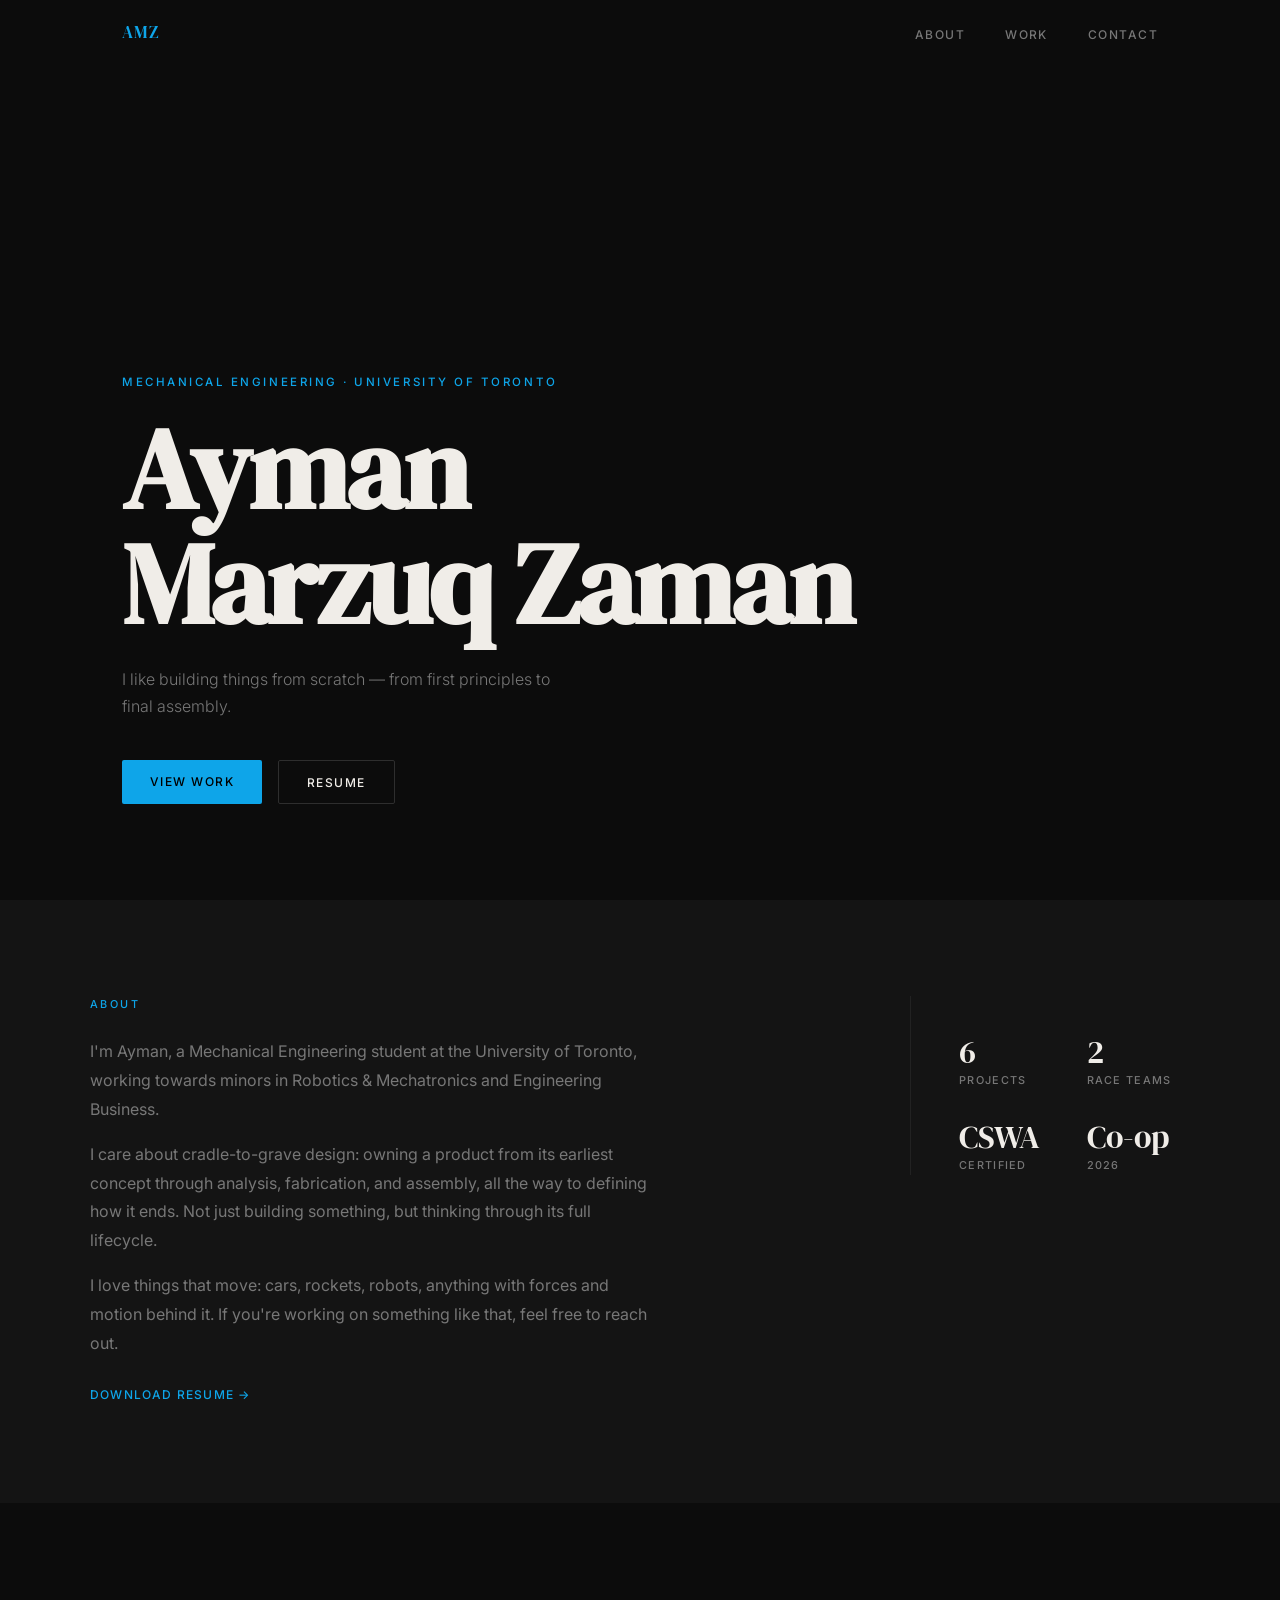
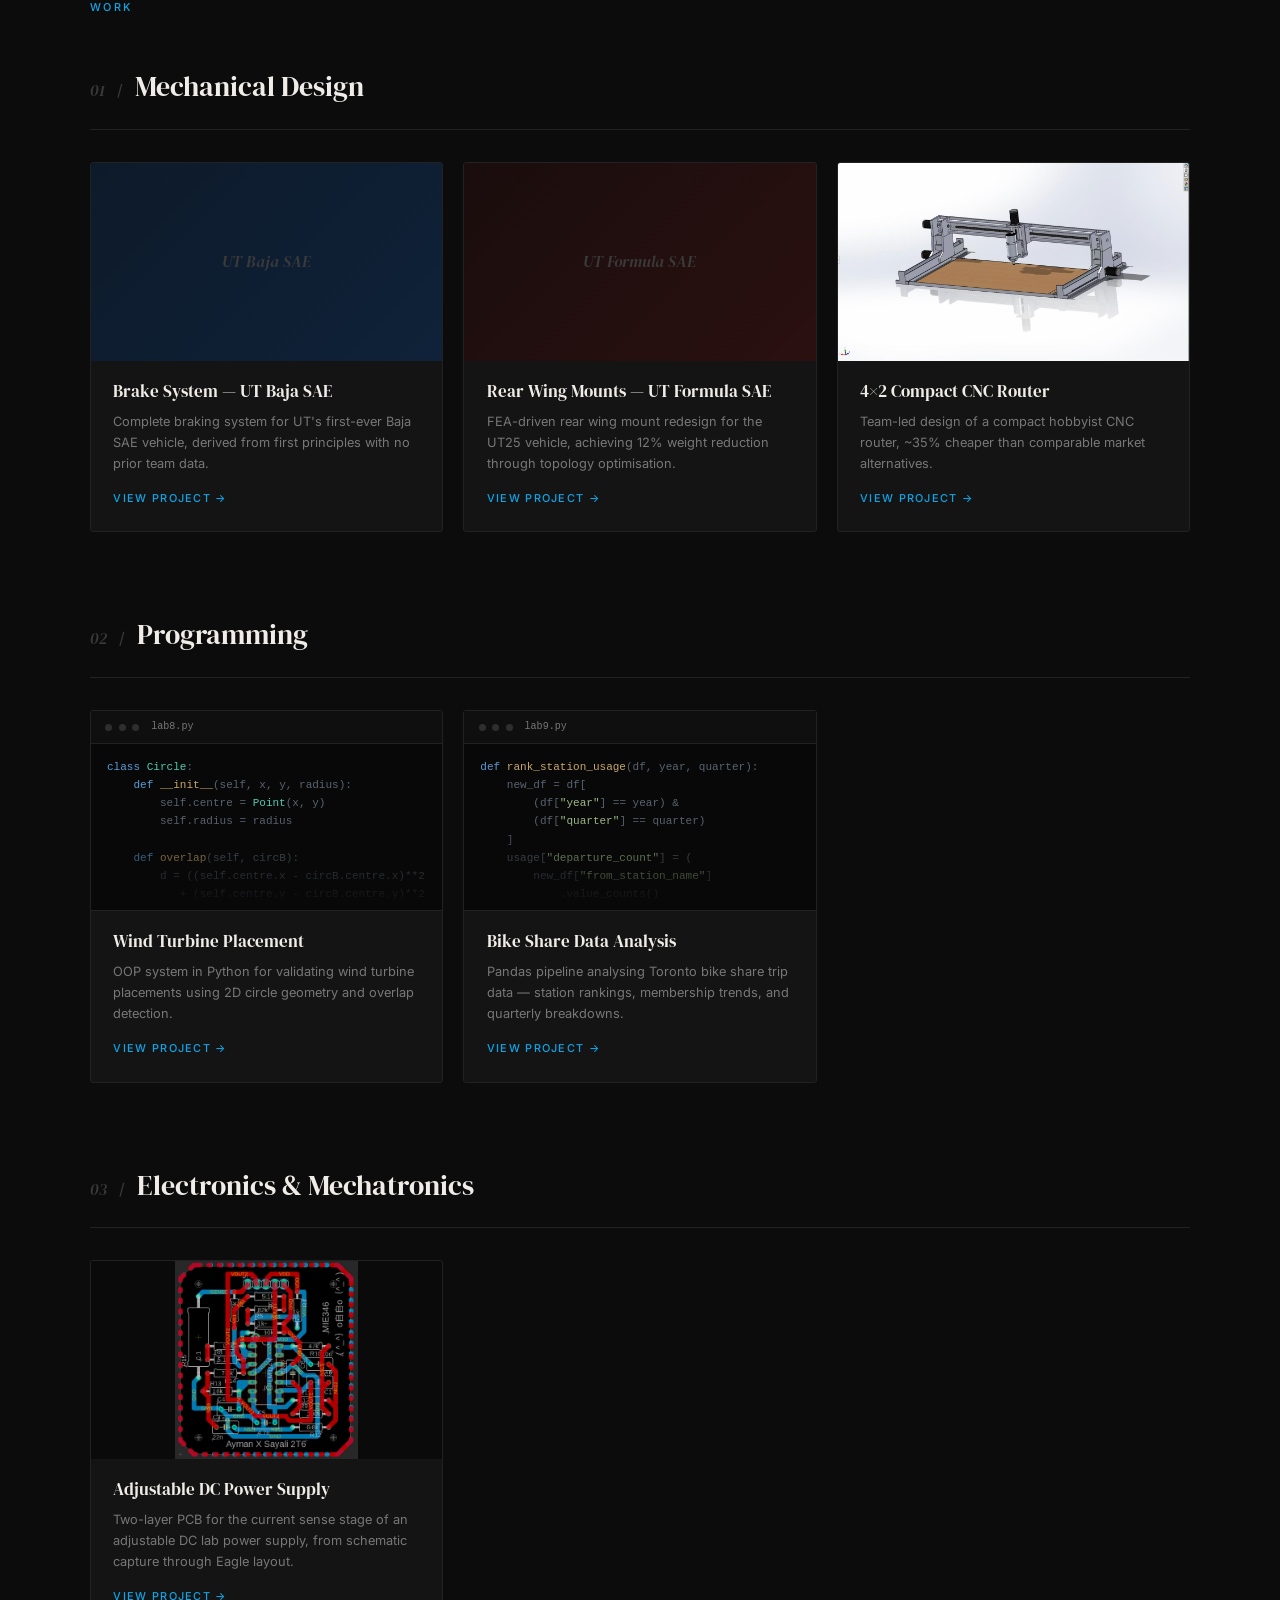
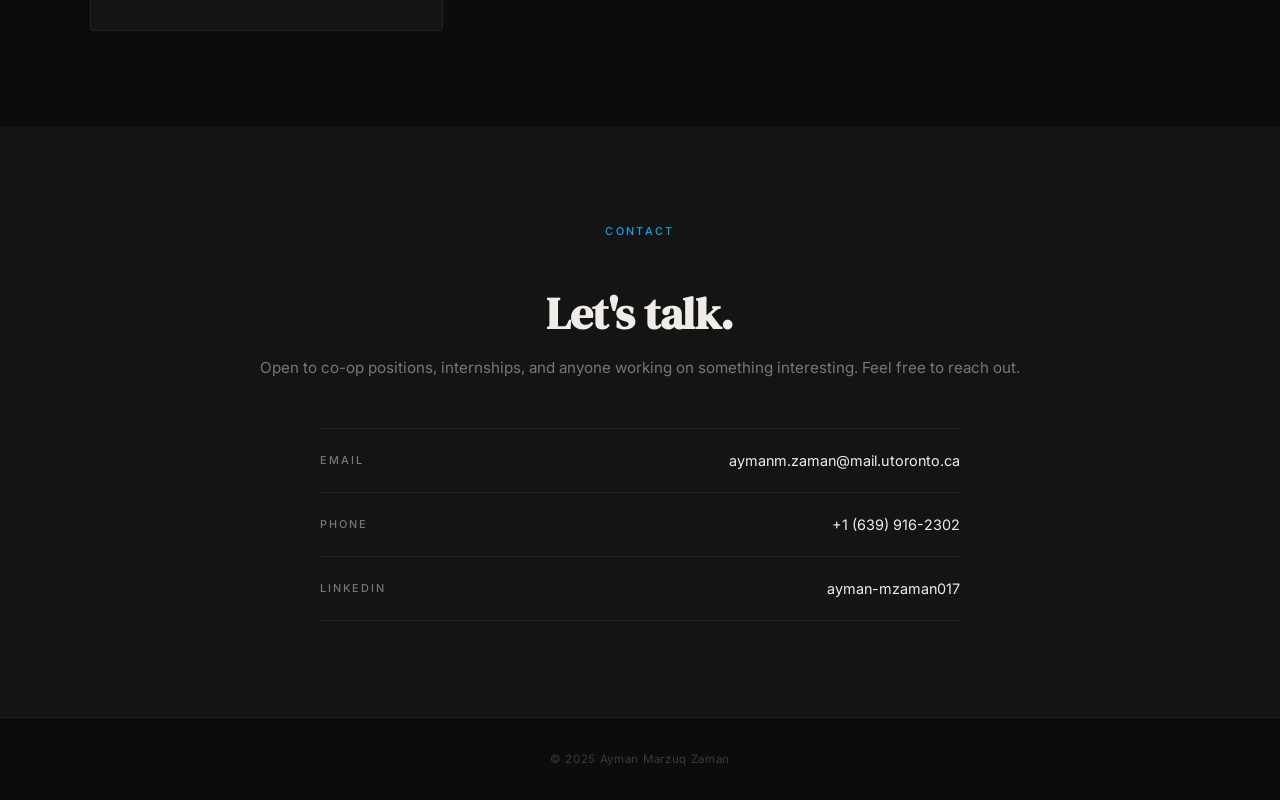
==== commit b72aa6c3: "Apply Portfolio-Updated-v2.zip changes Co-Authored-By: Claude Sonnet 4.6 <noreply@anthropic.com>" ====
--- a/index.html
+++ b/index.html
@@ -42,9 +42,9 @@
     <div class="section-inner about-layout">
       <div class="about-bio reveal">
         <span class="section-label">About</span>
-        <p class="about-text">I'm Ayman &mdash; a Mechanical Engineering student at the University of Toronto, working towards minors in Robotics &amp; Mechatronics and Engineering Business.</p>
+        <p class="about-text">I'm Ayman, a Mechanical Engineering student at the University of Toronto, working towards minors in Robotics &amp; Mechatronics and Engineering Business.</p>
         <p class="about-text">I care about cradle-to-grave design: owning a product from its earliest concept through analysis, fabrication, and assembly, all the way to defining how it ends. Not just building something, but thinking through its full lifecycle.</p>
-        <p class="about-text">I love things that move &mdash; cars, rockets, robots, anything with forces and motion behind it. If you're working on something like that, feel free to reach out.</p>
+        <p class="about-text">I love things that move: cars, rockets, robots, anything with forces and motion behind it. If you're working on something like that, feel free to reach out.</p>
         <a href="assets/Ayman_Zaman_2025.pdf" class="resume-link" target="_blank" rel="noopener">Download Resume &rarr;</a>
       </div>
       <div class="about-stats reveal">
@@ -201,8 +201,8 @@
               <img class="card-img card-img--contain" src="assets/mie346/pcb-layout.jpg" alt="MIE346 PCB Layout" />
             </div>
             <div class="card-body">
-              <h3 class="card-title">Adjustable DC Power Supply &mdash; MIE346</h3>
-              <p class="card-desc">Two-layer PCB for the current sense stage of an adjustable DC lab power supply &mdash; schematic capture through KiCad layout.</p>
+              <h3 class="card-title">Adjustable DC Power Supply</h3>
+              <p class="card-desc">Two-layer PCB for the current sense stage of an adjustable DC lab power supply, from schematic capture through Eagle layout.</p>
               <span class="card-link">View Project &rarr;</span>
             </div>
           </a>
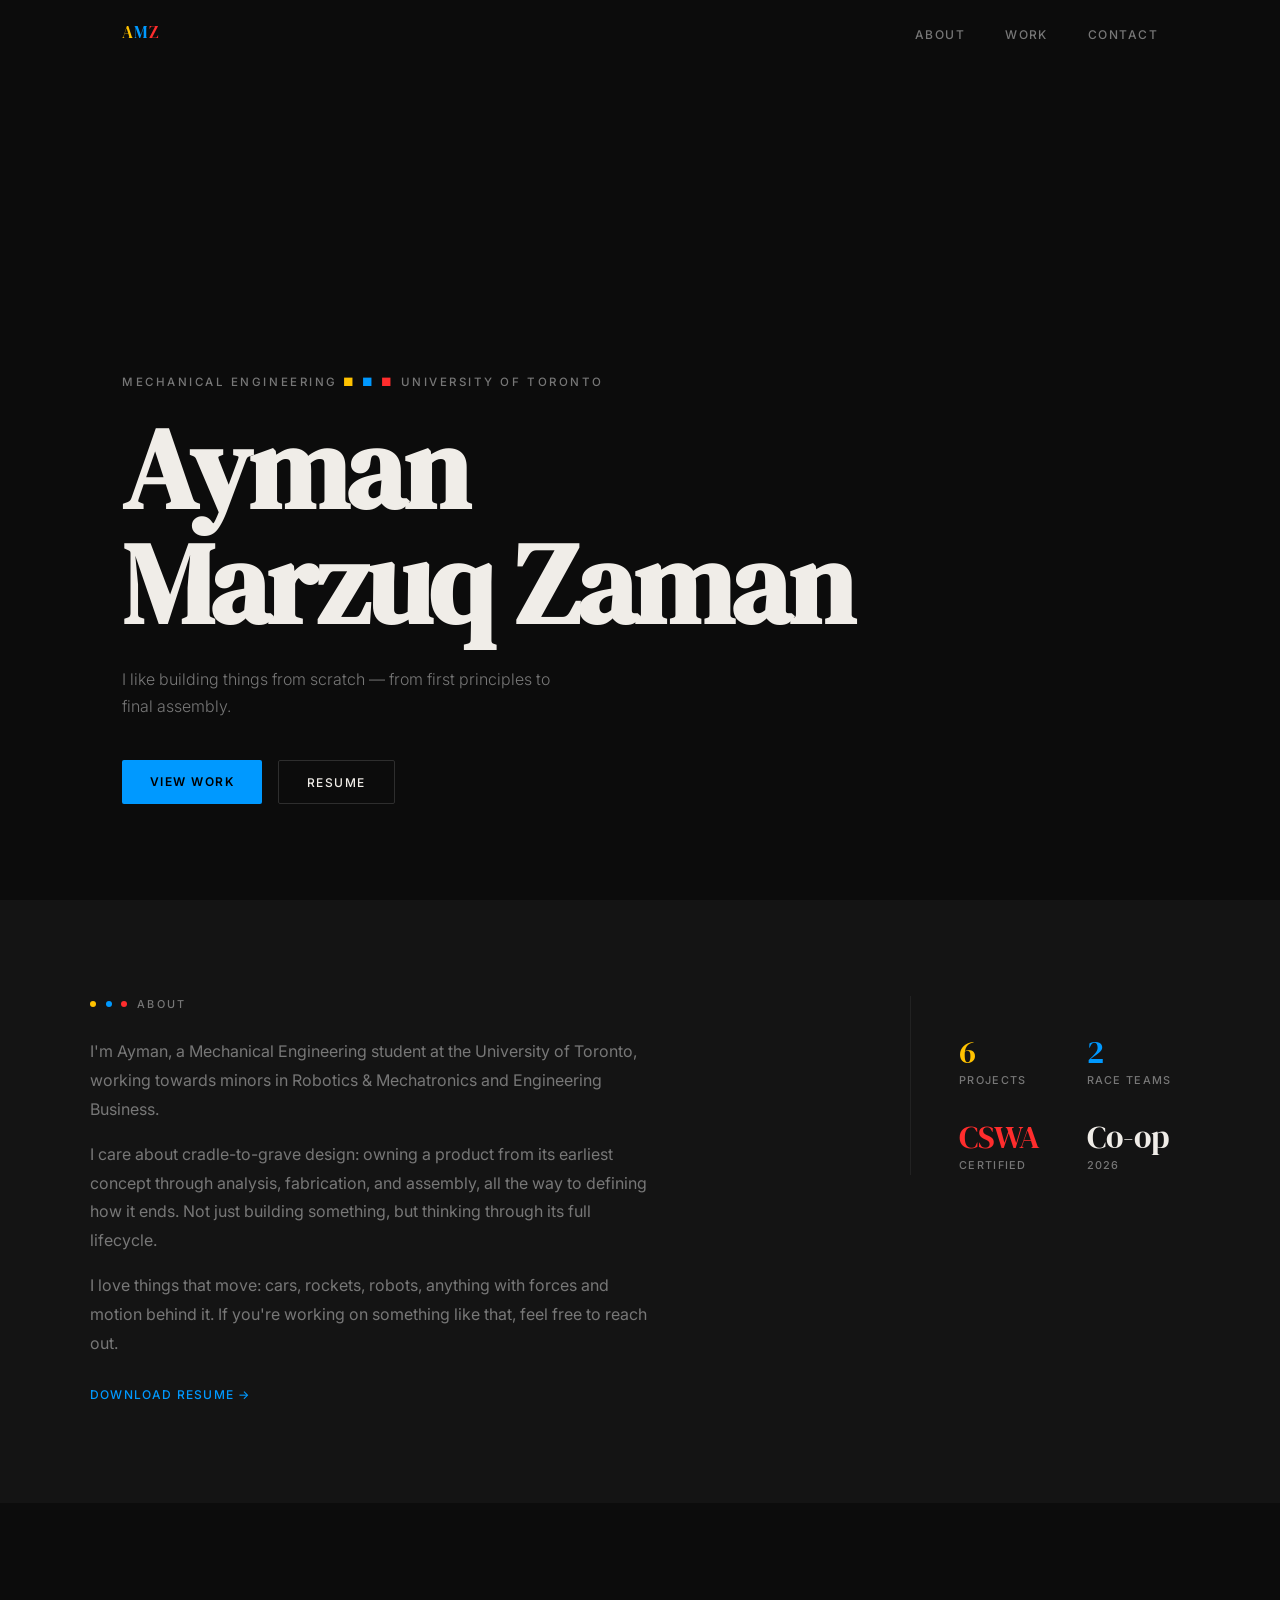
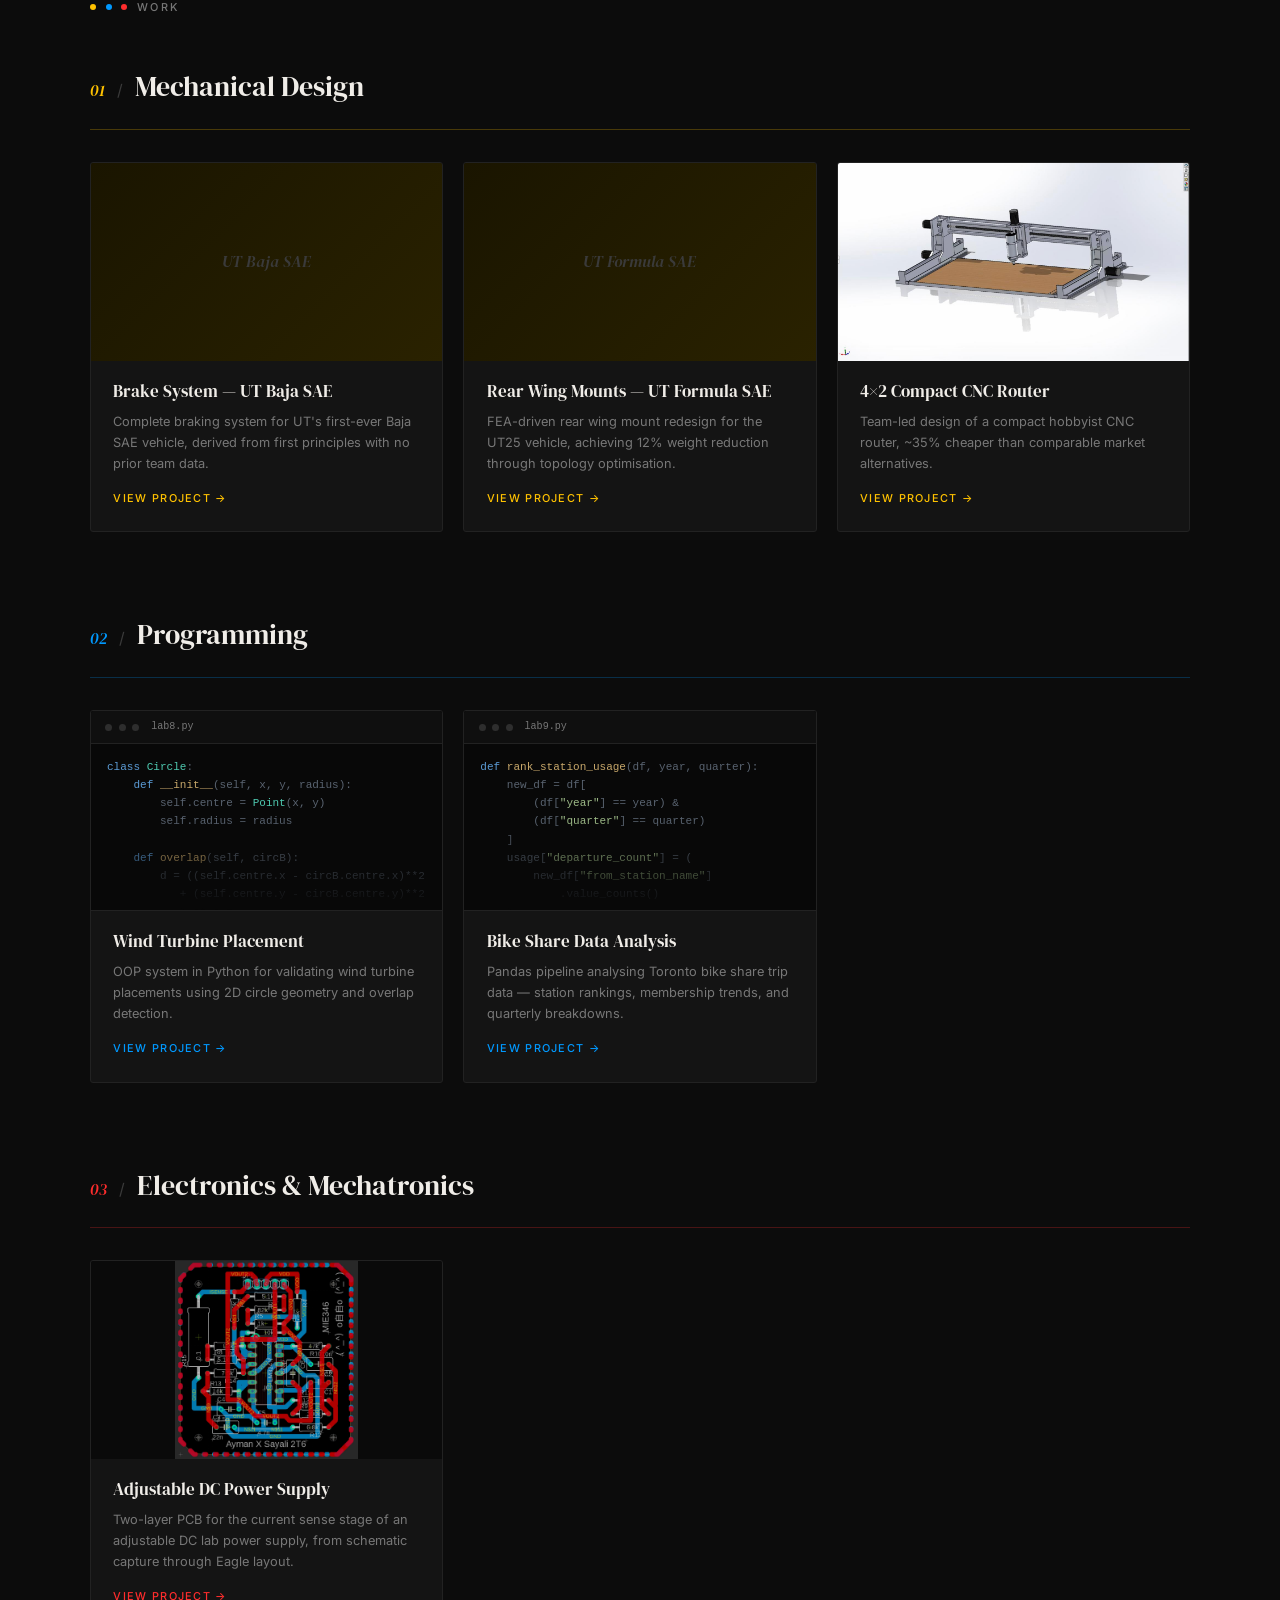
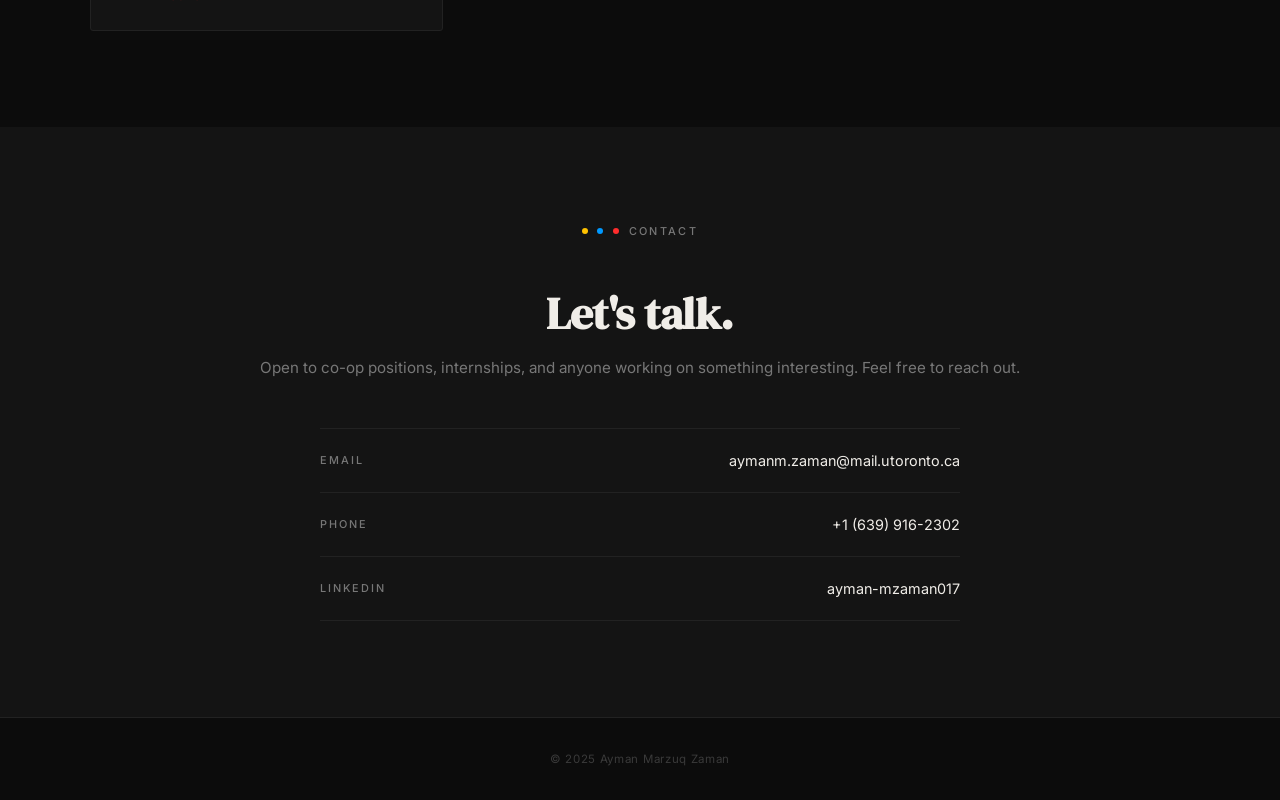
==== commit a56fbc9f: "Redesign portfolio with tri-color theme (yellow, blue, red) Yellow for Mechanical Design, blue for P" ====
--- a/index.html
+++ b/index.html
@@ -13,7 +13,7 @@
 
   <nav id="nav">
     <div class="nav-inner">
-      <a href="index.html" class="nav-logo">AMZ</a>
+      <a href="index.html" class="nav-logo"><span class="logo-a">A</span><span class="logo-m">M</span><span class="logo-z">Z</span></a>
       <ul class="nav-links">
         <li><a href="#about">About</a></li>
         <li><a href="#projects">Work</a></li>
@@ -27,7 +27,7 @@
     <div class="hero-bg"></div>
     <div class="hero-gradient"></div>
     <div class="hero-content">
-      <p class="hero-eyebrow">Mechanical Engineering &middot; University of Toronto</p>
+      <p class="hero-eyebrow">Mechanical Engineering <span class="dot-yellow">&#9632;</span> <span class="dot-blue">&#9632;</span> <span class="dot-red">&#9632;</span> University of Toronto</p>
       <h1 class="hero-name">Ayman<br>Marzuq Zaman</h1>
       <p class="hero-sub">I like building things from scratch &mdash; from first principles to final assembly.</p>
       <div class="hero-ctas">
@@ -41,7 +41,7 @@
   <section id="about" class="section section-alt">
     <div class="section-inner about-layout">
       <div class="about-bio reveal">
-        <span class="section-label">About</span>
+        <span class="section-label"><span class="label-dot label-dot--yellow"></span><span class="label-dot label-dot--blue"></span><span class="label-dot label-dot--red"></span>About</span>
         <p class="about-text">I'm Ayman, a Mechanical Engineering student at the University of Toronto, working towards minors in Robotics &amp; Mechatronics and Engineering Business.</p>
         <p class="about-text">I care about cradle-to-grave design: owning a product from its earliest concept through analysis, fabrication, and assembly, all the way to defining how it ends. Not just building something, but thinking through its full lifecycle.</p>
         <p class="about-text">I love things that move: cars, rockets, robots, anything with forces and motion behind it. If you're working on something like that, feel free to reach out.</p>
@@ -71,10 +71,10 @@
   <!-- PROJECTS -->
   <section id="projects" class="section">
     <div class="section-inner">
-      <span class="section-label">Work</span>
+      <span class="section-label"><span class="label-dot label-dot--yellow"></span><span class="label-dot label-dot--blue"></span><span class="label-dot label-dot--red"></span>Work</span>
 
       <!-- 01 / Mechanical Design -->
-      <div class="category">
+      <div class="category category--yellow">
         <div class="category-header reveal">
           <span class="category-num">01</span>
           <span class="category-slash">/</span>
@@ -120,7 +120,7 @@
       </div>
 
       <!-- 02 / Programming -->
-      <div class="category">
+      <div class="category category--blue">
         <div class="category-header reveal">
           <span class="category-num">02</span>
           <span class="category-slash">/</span>
@@ -188,7 +188,7 @@
       </div>
 
       <!-- 03 / Electronics & Mechatronics -->
-      <div class="category">
+      <div class="category category--red">
         <div class="category-header reveal">
           <span class="category-num">03</span>
           <span class="category-slash">/</span>
@@ -217,7 +217,7 @@
   <!-- CONTACT -->
   <section id="contact" class="section section-alt">
     <div class="section-inner contact-inner">
-      <span class="section-label">Contact</span>
+      <span class="section-label"><span class="label-dot label-dot--yellow"></span><span class="label-dot label-dot--blue"></span><span class="label-dot label-dot--red"></span>Contact</span>
       <h2 class="section-heading">Let's talk.</h2>
       <p class="contact-sub">Open to co-op positions, internships, and anyone working on something interesting. Feel free to reach out.</p>
       <div class="contact-links reveal">
--- a/styles.css
+++ b/styles.css
@@ -8,8 +8,14 @@
   --surface-2:  #1a1a1a;
   --border:     #222;
   --border-2:   #2e2e2e;
-  --accent:     #0ea5e9;
-  --accent-dim: rgba(14, 165, 233, 0.1);
+  --yellow:     #FFC200;
+  --blue:       #0099FF;
+  --red:        #FF2D2D;
+  --yellow-dim: rgba(255, 194, 0, 0.10);
+  --blue-dim:   rgba(0, 153, 255, 0.10);
+  --red-dim:    rgba(255, 45, 45, 0.10);
+  --accent:     var(--blue);
+  --accent-dim: var(--blue-dim);
   --text-1:     #f0ede8;
   --text-2:     #777;
   --text-3:     #3a3a3a;
@@ -62,8 +68,11 @@
   font-family: var(--serif);
   font-size: 1.05rem;
   letter-spacing: 0.08em;
-  color: var(--accent);
-}
+}
+
+.nav-logo .logo-a { color: var(--yellow); }
+.nav-logo .logo-m { color: var(--blue); }
+.nav-logo .logo-z { color: var(--red); }
 
 .nav-links {
   list-style: none;
@@ -120,9 +129,13 @@
   font-weight: 500;
   letter-spacing: 0.22em;
   text-transform: uppercase;
-  color: var(--accent);
+  color: var(--text-2);
   margin-bottom: 1.25rem;
 }
+
+.hero-eyebrow .dot-yellow { color: var(--yellow); }
+.hero-eyebrow .dot-blue   { color: var(--blue); }
+.hero-eyebrow .dot-red    { color: var(--red); }
 
 .hero-name {
   font-family: var(--serif);
@@ -156,8 +169,8 @@
   transition: all 0.2s ease;
 }
 
-.btn-primary { background: var(--accent); color: #000; }
-.btn-primary:hover { background: #38bdf8; }
+.btn-primary { background: var(--blue); color: #000; font-weight: 600; }
+.btn-primary:hover { background: #33adff; }
 .btn-outline { border: 1px solid var(--border-2); color: var(--text-1); }
 .btn-outline:hover { border-color: var(--text-2); background: var(--surface); }
 
@@ -176,9 +189,24 @@
   font-weight: 500;
   letter-spacing: 0.22em;
   text-transform: uppercase;
-  color: var(--accent);
+  color: var(--text-2);
   margin-bottom: 3rem;
 }
+
+.section-label .label-dot {
+  display: inline-block;
+  width: 6px;
+  height: 6px;
+  border-radius: 50%;
+  margin-right: 0.6rem;
+  vertical-align: middle;
+  position: relative;
+  top: -1px;
+}
+
+.section-label .label-dot--yellow { background: var(--yellow); }
+.section-label .label-dot--blue   { background: var(--blue); }
+.section-label .label-dot--red    { background: var(--red); }
 
 .section-heading {
   font-family: var(--serif);
@@ -215,7 +243,7 @@
   font-weight: 500;
   letter-spacing: 0.1em;
   text-transform: uppercase;
-  color: var(--accent);
+  color: var(--blue);
   transition: letter-spacing 0.2s;
 }
 
@@ -238,6 +266,11 @@
   color: var(--text-1);
   line-height: 1;
 }
+
+.stat:nth-child(1) .stat-num { color: var(--yellow); }
+.stat:nth-child(2) .stat-num { color: var(--blue); }
+.stat:nth-child(3) .stat-num { color: var(--red); }
+.stat:nth-child(4) .stat-num { color: var(--text-1); }
 
 .stat-label {
   font-size: 0.68rem;
@@ -341,11 +374,31 @@
 }
 
 /* Placeholder image gradients per category */
-.card-img-placeholder.baja    { background: linear-gradient(135deg, #0d1a2a, #0f2239); }
-.card-img-placeholder.formula { background: linear-gradient(135deg, #1a0d0d, #2b1010); }
-.card-img-placeholder.mech    { background: linear-gradient(135deg, #0e1822, #0f2035); }
-.card-img-placeholder.prog    { background: linear-gradient(135deg, #0d1a14, #0f2118); }
-.card-img-placeholder.elec    { background: linear-gradient(135deg, #160d1a, #1e0f24); }
+.card-img-placeholder.baja    { background: linear-gradient(135deg, #1a1500, #2a2200); }
+.card-img-placeholder.formula { background: linear-gradient(135deg, #1a1500, #2a2200); }
+.card-img-placeholder.mech    { background: linear-gradient(135deg, #1a1500, #2a2200); }
+.card-img-placeholder.prog    { background: linear-gradient(135deg, #001a33, #002244); }
+.card-img-placeholder.elec    { background: linear-gradient(135deg, #1a0808, #2b0e0e); }
+
+/* ===== CATEGORY ACCENT OVERRIDES ===== */
+.category--yellow { --cat-accent: var(--yellow); --cat-dim: var(--yellow-dim); }
+.category--blue   { --cat-accent: var(--blue);   --cat-dim: var(--blue-dim); }
+.category--red    { --cat-accent: var(--red);     --cat-dim: var(--red-dim); }
+
+.category--yellow .category-num,
+.category--yellow .card-link { color: var(--yellow); }
+.category--blue .category-num,
+.category--blue .card-link   { color: var(--blue); }
+.category--red .category-num,
+.category--red .card-link    { color: var(--red); }
+
+.category--yellow .category-header { border-bottom-color: rgba(255, 194, 0, 0.25); }
+.category--blue   .category-header { border-bottom-color: rgba(0, 153, 255, 0.25); }
+.category--red    .category-header { border-bottom-color: rgba(255, 45, 45, 0.25); }
+
+.category--yellow .project-card:hover { border-color: rgba(255, 194, 0, 0.3); }
+.category--blue   .project-card:hover { border-color: rgba(0, 153, 255, 0.3); }
+.category--red    .project-card:hover { border-color: rgba(255, 45, 45, 0.3); }
 
 .card-body {
   padding: 1.25rem 1.4rem 1.5rem;
@@ -411,7 +464,7 @@
   transition: color 0.2s;
 }
 
-.contact-link:hover { color: var(--accent); }
+.contact-link:hover { color: var(--blue); }
 
 .contact-link-label {
   font-size: 0.68rem;
@@ -423,7 +476,15 @@
   transition: color 0.2s;
 }
 
-.contact-link:hover .contact-link-label { color: var(--accent); }
+.contact-link:hover .contact-link-label { color: var(--blue); }
+
+/* Color-coded contact links */
+.contact-link:nth-child(1):hover { color: var(--yellow); }
+.contact-link:nth-child(1):hover .contact-link-label { color: var(--yellow); }
+.contact-link:nth-child(2):hover { color: var(--blue); }
+.contact-link:nth-child(2):hover .contact-link-label { color: var(--blue); }
+.contact-link:nth-child(3):hover { color: var(--red); }
+.contact-link:nth-child(3):hover .contact-link-label { color: var(--red); }
 .contact-link-value { font-size: 0.9rem; color: var(--text-1); }
 
 /* ===== FOOTER ===== */
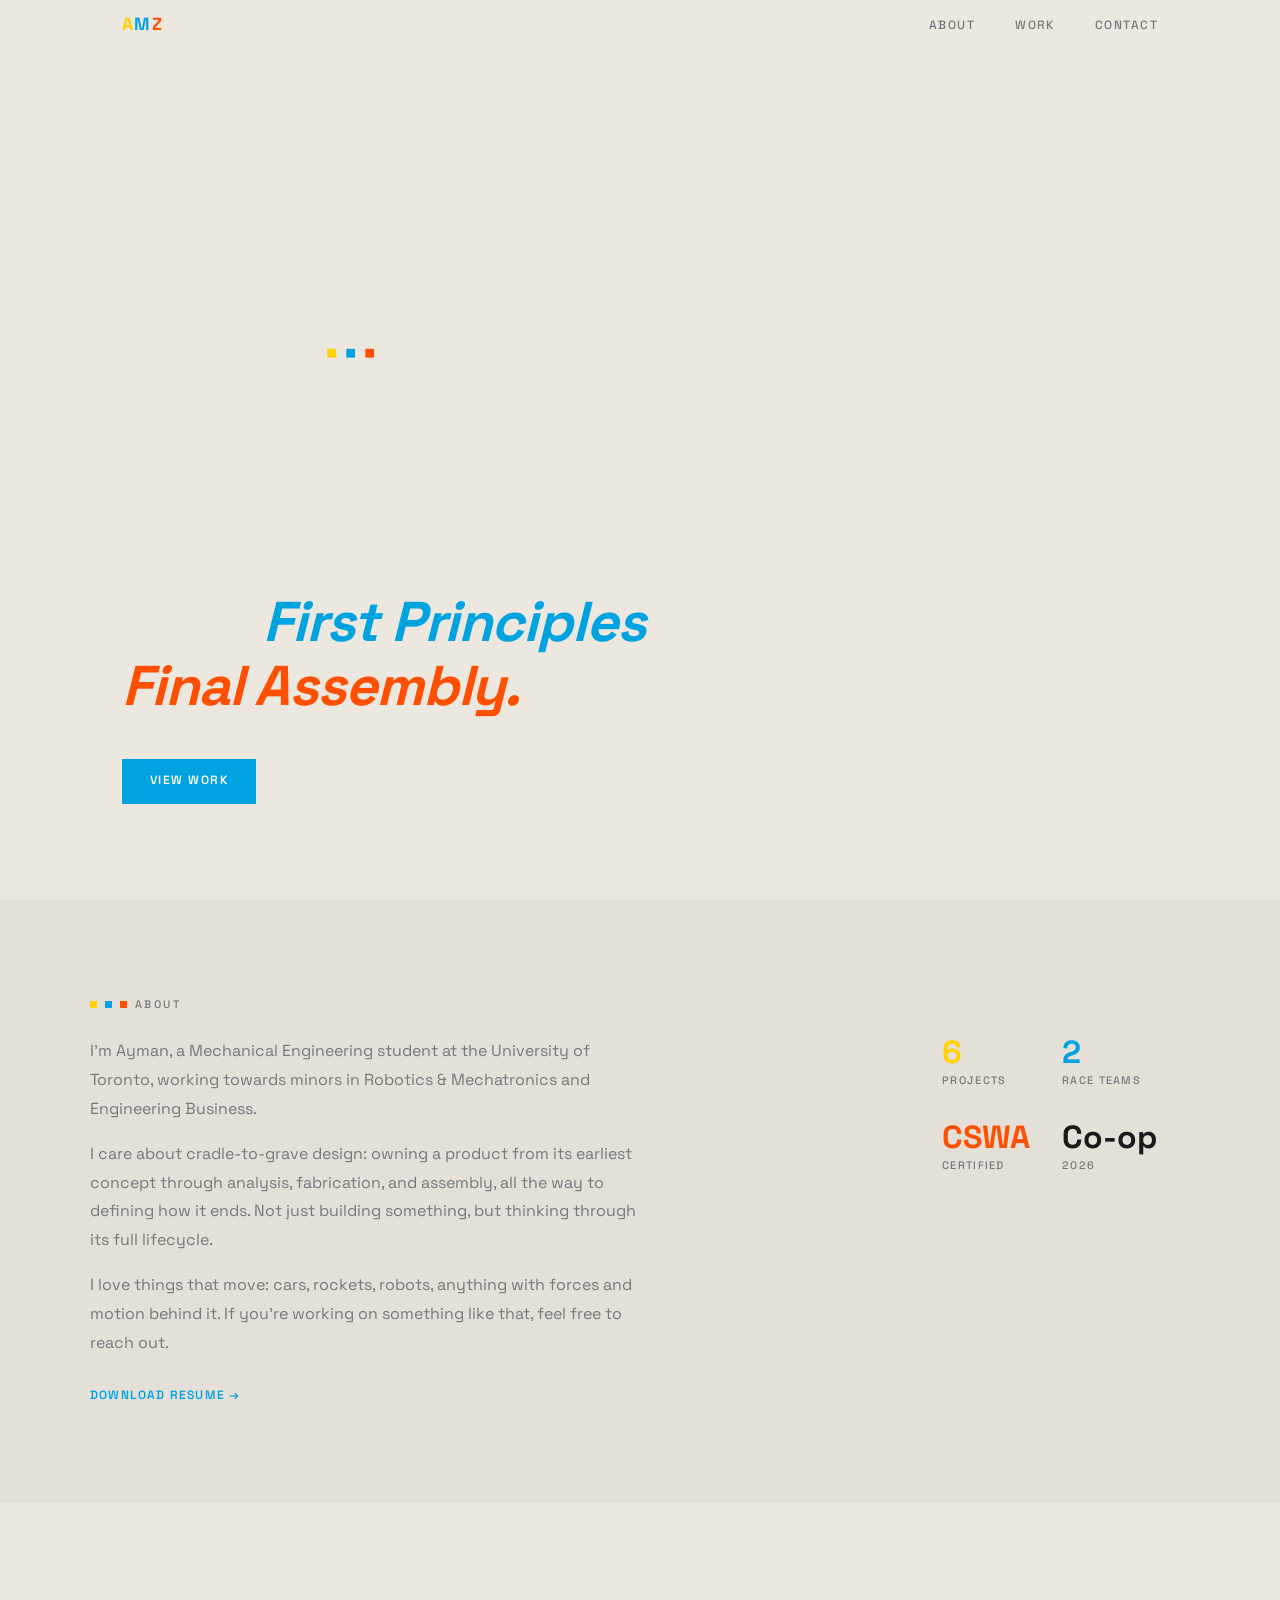
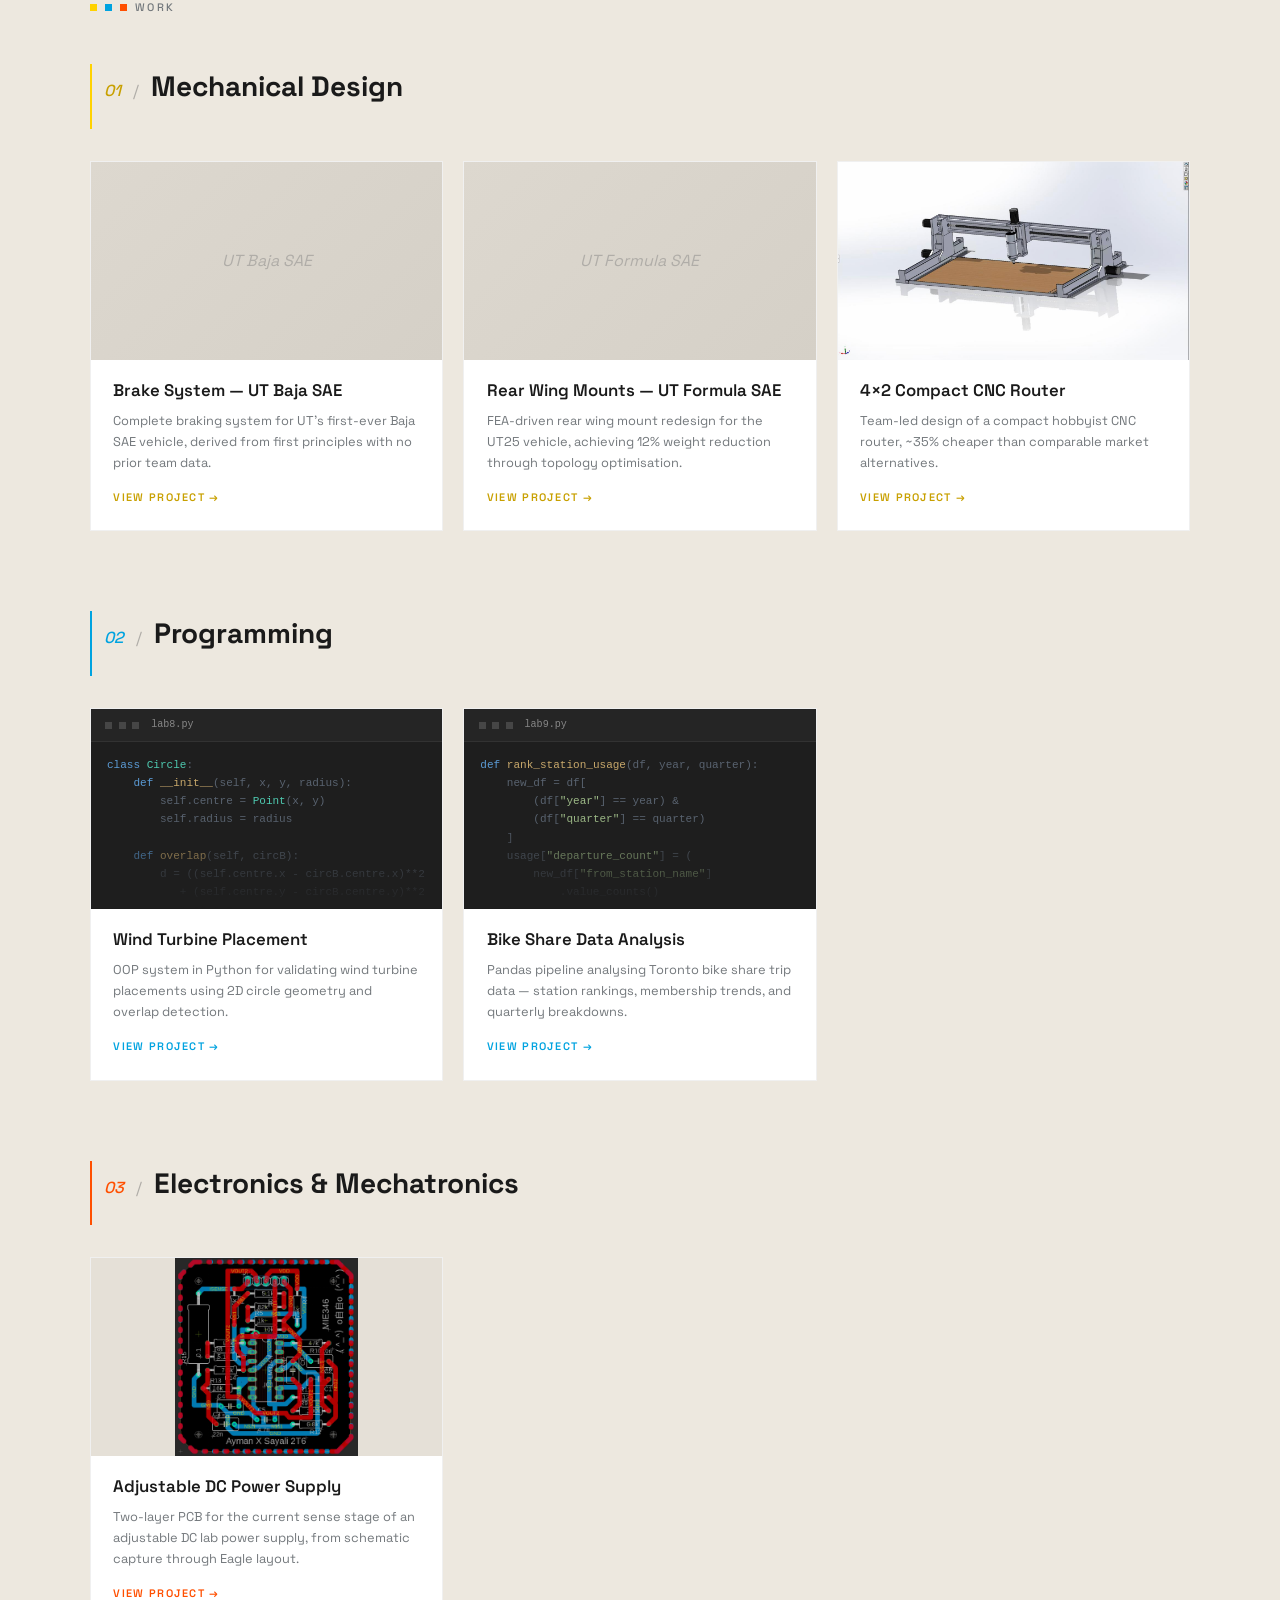
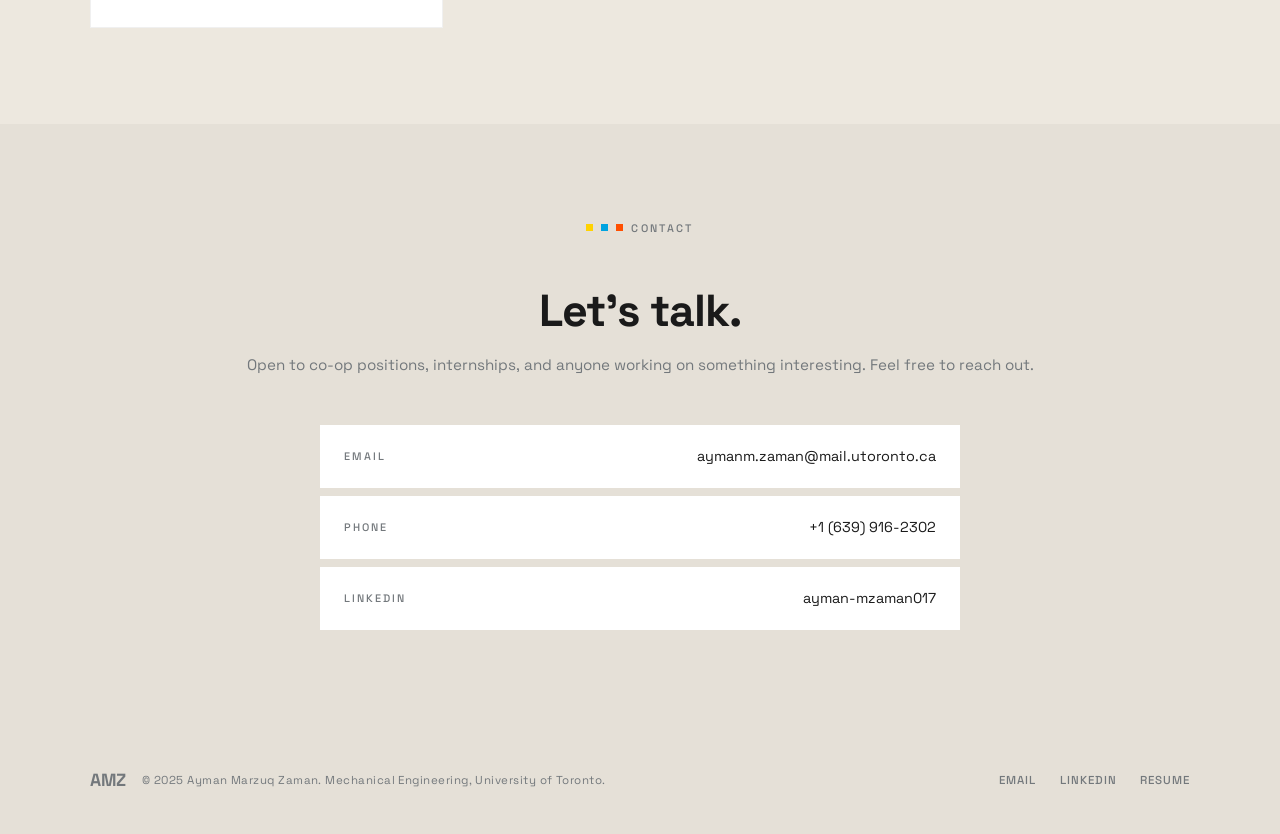
==== commit 11e8f8ba: "New Updates" ====
--- a/index.html
+++ b/index.html
@@ -6,7 +6,7 @@
   <title>Ayman Marzuq Zaman — Mechanical Engineer</title>
   <link rel="preconnect" href="https://fonts.googleapis.com" />
   <link rel="preconnect" href="https://fonts.gstatic.com" crossorigin />
-  <link href="https://fonts.googleapis.com/css2?family=DM+Serif+Display:ital@0;1&family=Inter:wght@300;400;500&display=swap" rel="stylesheet" />
+  <link href="https://fonts.googleapis.com/css2?family=Space+Grotesk:wght@300;400;500;600;700&display=swap" rel="stylesheet" />
   <link rel="stylesheet" href="styles.css" />
 </head>
 <body>
@@ -16,7 +16,17 @@
       <a href="index.html" class="nav-logo"><span class="logo-a">A</span><span class="logo-m">M</span><span class="logo-z">Z</span></a>
       <ul class="nav-links">
         <li><a href="#about">About</a></li>
-        <li><a href="#projects">Work</a></li>
+        <li class="nav-dropdown">
+          <a href="#projects">Work</a>
+          <div class="nav-dropdown-menu">
+            <a href="projects/baja-brake-system.html">Brake System — Baja SAE</a>
+            <a href="projects/formula-rear-wing.html">Rear Wing Mounts — Formula SAE</a>
+            <a href="projects/cnc-router.html">4x2 Compact CNC Router</a>
+            <a href="projects/wind-turbine-placement.html">Wind Turbine Placement</a>
+            <a href="projects/bikeshare-analysis.html">Bike Share Data Analysis</a>
+            <a href="projects/mie346-signal-conditioning.html">Adjustable DC Power Supply</a>
+          </div>
+        </li>
         <li><a href="#contact">Contact</a></li>
       </ul>
     </div>
@@ -27,9 +37,9 @@
     <div class="hero-bg"></div>
     <div class="hero-gradient"></div>
     <div class="hero-content">
-      <p class="hero-eyebrow">Mechanical Engineering <span class="dot-yellow">&#9632;</span> <span class="dot-blue">&#9632;</span> <span class="dot-red">&#9632;</span> University of Toronto</p>
+      <p class="hero-eyebrow">Mechanical Engineering <span class="dot-yellow">&#9632;</span> <span class="dot-blue">&#9632;</span> <span class="dot-orange">&#9632;</span> University of Toronto</p>
       <h1 class="hero-name">Ayman<br>Marzuq Zaman</h1>
-      <p class="hero-sub">I like building things from scratch &mdash; from first principles to final assembly.</p>
+      <p class="hero-tagline">From <em class="hl-blue">First Principles</em> to <em class="hl-orange">Final Assembly.</em></p>
       <div class="hero-ctas">
         <a href="#projects" class="btn btn-primary">View Work</a>
         <a href="assets/Ayman_Zaman_2025.pdf" class="btn btn-outline" target="_blank" rel="noopener">Resume</a>
@@ -188,7 +198,7 @@
       </div>
 
       <!-- 03 / Electronics & Mechatronics -->
-      <div class="category category--red">
+      <div class="category category--orange">
         <div class="category-header reveal">
           <span class="category-num">03</span>
           <span class="category-slash">/</span>
@@ -238,7 +248,17 @@
   </section>
 
   <footer>
-    <p>&copy; 2025 Ayman Marzuq Zaman</p>
+    <div class="footer-inner">
+      <div class="footer-left">
+        <span class="footer-logo"><span class="logo-a">A</span><span class="logo-m">M</span><span class="logo-z">Z</span></span>
+        <p class="footer-copy">&copy; 2025 Ayman Marzuq Zaman. Mechanical Engineering, University of Toronto.</p>
+      </div>
+      <div class="footer-right">
+        <a href="mailto:aymanm.zaman@mail.utoronto.ca">Email</a>
+        <a href="https://linkedin.com/in/ayman-mzaman017" target="_blank" rel="noopener">LinkedIn</a>
+        <a href="assets/Ayman_Zaman_2025.pdf" target="_blank" rel="noopener">Resume</a>
+      </div>
+    </div>
   </footer>
 
   <script src="script.js"></script>
--- a/styles.css
+++ b/styles.css
@@ -3,25 +3,32 @@
 
 /* ===== VARIABLES ===== */
 :root {
-  --bg:         #0c0c0c;
-  --surface:    #141414;
-  --surface-2:  #1a1a1a;
-  --border:     #222;
-  --border-2:   #2e2e2e;
-  --yellow:     #FFC200;
-  --blue:       #0099FF;
-  --red:        #FF2D2D;
-  --yellow-dim: rgba(255, 194, 0, 0.10);
-  --blue-dim:   rgba(0, 153, 255, 0.10);
-  --red-dim:    rgba(255, 45, 45, 0.10);
+  /* Cream / off-white palette */
+  --bg:           #EDE8DF;
+  --surface:      #E5E0D7;
+  --surface-2:    #DDD8CF;
+  --surface-3:    #D5D0C7;
+  /* Ghost borders */
+  --border:       rgba(0, 0, 0, 0.06);
+  --border-2:     rgba(0, 0, 0, 0.10);
+  /* Exact palette colors */
+  --yellow:     #FFD200;
+  --blue:       #00A3E0;
+  --orange:     #FF4F00;
+  --neutral:    #73787C;
+  --yellow-dim: rgba(255, 210, 0, 0.10);
+  --blue-dim:   rgba(0, 163, 224, 0.10);
+  --orange-dim: rgba(255, 79, 0, 0.10);
   --accent:     var(--blue);
   --accent-dim: var(--blue-dim);
-  --text-1:     #f0ede8;
-  --text-2:     #777;
-  --text-3:     #3a3a3a;
+  /* Text */
+  --text-1:     #1a1a1a;
+  --text-2:     #73787C;
+  --text-3:     #B0ADA8;
+  /* Layout */
   --max-w:      1100px;
-  --serif:      'DM Serif Display', Georgia, serif;
-  --sans:       'Inter', system-ui, -apple-system, sans-serif;
+  /* Typography — Space Grotesk for everything */
+  --sans:       'Space Grotesk', system-ui, -apple-system, sans-serif;
 }
 
 /* ===== BASE ===== */
@@ -49,30 +56,31 @@
 }
 
 #nav.scrolled {
-  background: rgba(12, 12, 12, 0.88);
-  backdrop-filter: blur(14px);
-  -webkit-backdrop-filter: blur(14px);
+  background: rgba(237, 232, 223, 0.88);
+  backdrop-filter: blur(20px);
+  -webkit-backdrop-filter: blur(20px);
   border-bottom-color: var(--border);
 }
 
 .nav-inner {
   max-width: var(--max-w);
   margin: 0 auto;
-  padding: 1.25rem 2rem;
+  padding: 0.6rem 2rem;
   display: flex;
   align-items: center;
   justify-content: space-between;
 }
 
 .nav-logo {
-  font-family: var(--serif);
-  font-size: 1.05rem;
+  font-family: var(--sans);
+  font-size: 1.1rem;
+  font-weight: 700;
   letter-spacing: 0.08em;
 }
 
 .nav-logo .logo-a { color: var(--yellow); }
 .nav-logo .logo-m { color: var(--blue); }
-.nav-logo .logo-z { color: var(--red); }
+.nav-logo .logo-z { color: var(--orange); }
 
 .nav-links {
   list-style: none;
@@ -91,6 +99,59 @@
 
 .nav-links a:hover { color: var(--text-1); }
 
+.nav-links a.active {
+  color: var(--text-1);
+  border-bottom: 2px solid var(--blue);
+  padding-bottom: 0.15rem;
+}
+
+/* ===== NAV DROPDOWN ===== */
+.nav-dropdown {
+  position: relative;
+}
+
+.nav-dropdown-menu {
+  position: absolute;
+  top: 100%;
+  left: 50%;
+  transform: translateX(-50%);
+  margin-top: 0.75rem;
+  background: rgba(237, 232, 223, 0.95);
+  backdrop-filter: blur(20px);
+  -webkit-backdrop-filter: blur(20px);
+  border: 1px solid var(--border);
+  box-shadow: 0 8px 32px rgba(0, 0, 0, 0.08);
+  min-width: 260px;
+  padding: 0.5rem 0;
+  opacity: 0;
+  visibility: hidden;
+  transform: translateX(-50%) translateY(4px);
+  transition: opacity 0.2s, visibility 0.2s, transform 0.2s;
+  z-index: 200;
+}
+
+.nav-dropdown:hover .nav-dropdown-menu {
+  opacity: 1;
+  visibility: visible;
+  transform: translateX(-50%) translateY(0);
+}
+
+.nav-dropdown-menu a {
+  display: block;
+  padding: 0.5rem 1.25rem;
+  font-size: 0.72rem;
+  font-weight: 500;
+  letter-spacing: 0.04em;
+  text-transform: none;
+  color: var(--text-2);
+  transition: color 0.15s, background 0.15s;
+}
+
+.nav-dropdown-menu a:hover {
+  color: var(--text-1);
+  background: var(--surface-2);
+}
+
 /* ===== HERO ===== */
 .hero {
   position: relative;
@@ -104,14 +165,14 @@
   position: absolute;
   inset: 0;
   background: url('assets/landing-image.JPG') no-repeat center center / cover;
-  filter: brightness(0.28);
+  filter: brightness(0.38);
   z-index: 0;
 }
 
 .hero-gradient {
   position: absolute;
   inset: 0;
-  background: linear-gradient(to top, var(--bg) 0%, transparent 55%);
+  background: linear-gradient(to top, var(--bg) 0%, transparent 10%);
   z-index: 1;
 }
 
@@ -129,26 +190,45 @@
   font-weight: 500;
   letter-spacing: 0.22em;
   text-transform: uppercase;
-  color: var(--text-2);
+  color: rgba(237, 232, 223, 0.6);
   margin-bottom: 1.25rem;
 }
 
 .hero-eyebrow .dot-yellow { color: var(--yellow); }
 .hero-eyebrow .dot-blue   { color: var(--blue); }
-.hero-eyebrow .dot-red    { color: var(--red); }
+.hero-eyebrow .dot-orange { color: var(--orange); }
 
 .hero-name {
-  font-family: var(--serif);
-  font-size: clamp(3.5rem, 9vw, 7.5rem);
-  line-height: 1.0;
+  font-family: var(--sans);
+  font-size: clamp(3rem, 8vw, 5.5rem);
+  font-weight: 700;
+  line-height: 1.05;
   letter-spacing: -0.02em;
-  color: var(--text-1);
+  color: #EDE8DF;
   margin-bottom: 1.5rem;
 }
+
+.hero-tagline {
+  font-family: var(--sans);
+  font-size: clamp(2rem, 5vw, 3.5rem);
+  font-weight: 700;
+  line-height: 1.15;
+  letter-spacing: -0.02em;
+  color: #EDE8DF;
+  margin-bottom: 2.5rem;
+  max-width: 700px;
+}
+
+.hero-tagline em {
+  font-style: italic;
+}
+
+.hero-tagline .hl-blue   { color: var(--blue); }
+.hero-tagline .hl-orange { color: var(--orange); }
 
 .hero-sub {
   font-size: 1rem;
-  font-weight: 300;
+  font-weight: 400;
   color: var(--text-2);
   max-width: 440px;
   margin-bottom: 2.5rem;
@@ -160,19 +240,29 @@
 /* ===== BUTTONS ===== */
 .btn {
   display: inline-block;
-  padding: 0.7rem 1.75rem;
+  padding: 0.75rem 1.75rem;
   font-size: 0.75rem;
-  font-weight: 500;
+  font-weight: 600;
   letter-spacing: 0.12em;
   text-transform: uppercase;
-  border-radius: 2px;
+  border-radius: 0;
   transition: all 0.2s ease;
 }
 
-.btn-primary { background: var(--blue); color: #000; font-weight: 600; }
-.btn-primary:hover { background: #33adff; }
-.btn-outline { border: 1px solid var(--border-2); color: var(--text-1); }
-.btn-outline:hover { border-color: var(--text-2); background: var(--surface); }
+.btn-primary {
+  background: var(--blue);
+  color: #fff;
+}
+.btn-primary:hover {
+  background: #0090c8;
+  box-shadow: 0 0 0 2px var(--blue);
+}
+.btn-outline {
+  border: 1px solid rgba(237, 232, 223, 0.3);
+  color: #EDE8DF;
+  background: transparent;
+}
+.btn-outline:hover { border-color: rgba(237, 232, 223, 0.6); background: rgba(237, 232, 223, 0.08); }
 
 /* ===== SECTIONS (shared) ===== */
 .section { padding: 6rem 2rem; }
@@ -195,10 +285,10 @@
 
 .section-label .label-dot {
   display: inline-block;
-  width: 6px;
-  height: 6px;
-  border-radius: 50%;
-  margin-right: 0.6rem;
+  width: 7px;
+  height: 7px;
+  border-radius: 0;
+  margin-right: 0.5rem;
   vertical-align: middle;
   position: relative;
   top: -1px;
@@ -206,13 +296,14 @@
 
 .section-label .label-dot--yellow { background: var(--yellow); }
 .section-label .label-dot--blue   { background: var(--blue); }
-.section-label .label-dot--red    { background: var(--red); }
+.section-label .label-dot--red    { background: var(--orange); }
 
 .section-heading {
-  font-family: var(--serif);
+  font-family: var(--sans);
   font-size: clamp(1.9rem, 3.5vw, 2.9rem);
+  font-weight: 700;
   line-height: 1.15;
-  letter-spacing: -0.01em;
+  letter-spacing: -0.02em;
   color: var(--text-1);
   margin-bottom: 3rem;
   max-width: 580px;
@@ -240,7 +331,7 @@
 
 .resume-link {
   font-size: 0.75rem;
-  font-weight: 500;
+  font-weight: 600;
   letter-spacing: 0.1em;
   text-transform: uppercase;
   color: var(--blue);
@@ -253,23 +344,23 @@
   display: grid;
   grid-template-columns: 1fr 1fr;
   gap: 2rem 1.5rem;
-  border-left: 1px solid var(--border);
-  padding-left: 3rem;
-  padding-top: 2.5rem; /* align with text baseline */
+  background: var(--surface);
+  padding: 2.5rem 2rem 2rem;
 }
 
 .stat { display: flex; flex-direction: column; gap: 0.25rem; }
 
 .stat-num {
-  font-family: var(--serif);
+  font-family: var(--sans);
   font-size: 2rem;
+  font-weight: 700;
   color: var(--text-1);
   line-height: 1;
 }
 
 .stat:nth-child(1) .stat-num { color: var(--yellow); }
 .stat:nth-child(2) .stat-num { color: var(--blue); }
-.stat:nth-child(3) .stat-num { color: var(--red); }
+.stat:nth-child(3) .stat-num { color: var(--orange); }
 .stat:nth-child(4) .stat-num { color: var(--text-1); }
 
 .stat-label {
@@ -289,13 +380,14 @@
   align-items: baseline;
   gap: 0.75rem;
   padding-bottom: 1.25rem;
-  border-bottom: 1px solid var(--border);
+  border-bottom: none;
   margin-bottom: 2rem;
 }
 
 .category-num {
-  font-family: var(--serif);
+  font-family: var(--sans);
   font-style: italic;
+  font-weight: 500;
   font-size: 1rem;
   color: var(--text-3);
 }
@@ -306,9 +398,9 @@
 }
 
 .category-title {
-  font-family: var(--serif);
+  font-family: var(--sans);
   font-size: 1.75rem;
-  font-weight: 400;
+  font-weight: 700;
   color: var(--text-1);
 }
 
@@ -323,15 +415,16 @@
 .project-card {
   display: block;
   border: 1px solid var(--border);
-  border-radius: 3px;
+  border-radius: 0;
   overflow: hidden;
-  background: var(--surface);
-  transition: transform 0.25s ease, border-color 0.25s;
+  background: #fff;
+  transition: transform 0.25s ease, border-color 0.25s, box-shadow 0.25s;
 }
 
 .project-card:hover {
   transform: translateY(-4px);
   border-color: var(--border-2);
+  box-shadow: 0 8px 32px rgba(0, 0, 0, 0.08);
 }
 
 .project-card.placeholder { opacity: 0.45; }
@@ -353,7 +446,7 @@
 
 .card-img--contain {
   object-fit: contain;
-  background: #0a0a0a;
+  background: var(--surface);
 }
 
 .project-card:hover .card-img { transform: scale(1.04); }
@@ -367,38 +460,39 @@
 }
 
 .card-img-placeholder span {
-  font-family: var(--serif);
+  font-family: var(--sans);
   font-style: italic;
   font-size: 1rem;
   color: var(--text-3);
 }
 
 /* Placeholder image gradients per category */
-.card-img-placeholder.baja    { background: linear-gradient(135deg, #1a1500, #2a2200); }
-.card-img-placeholder.formula { background: linear-gradient(135deg, #1a1500, #2a2200); }
-.card-img-placeholder.mech    { background: linear-gradient(135deg, #1a1500, #2a2200); }
-.card-img-placeholder.prog    { background: linear-gradient(135deg, #001a33, #002244); }
-.card-img-placeholder.elec    { background: linear-gradient(135deg, #1a0808, #2b0e0e); }
+.card-img-placeholder.baja    { background: linear-gradient(135deg, var(--surface-2), var(--surface-3)); }
+.card-img-placeholder.formula { background: linear-gradient(135deg, var(--surface-2), var(--surface-3)); }
+.card-img-placeholder.mech    { background: linear-gradient(135deg, var(--surface-2), var(--surface-3)); }
+.card-img-placeholder.prog    { background: linear-gradient(135deg, #e8f4fa, #d4ecf5); }
+.card-img-placeholder.elec    { background: linear-gradient(135deg, #fae8e0, #f5d4c4); }
 
 /* ===== CATEGORY ACCENT OVERRIDES ===== */
 .category--yellow { --cat-accent: var(--yellow); --cat-dim: var(--yellow-dim); }
 .category--blue   { --cat-accent: var(--blue);   --cat-dim: var(--blue-dim); }
-.category--red    { --cat-accent: var(--red);     --cat-dim: var(--red-dim); }
+.category--orange { --cat-accent: var(--orange); --cat-dim: var(--orange-dim); }
 
 .category--yellow .category-num,
-.category--yellow .card-link { color: var(--yellow); }
+.category--yellow .card-link { color: #C8A000; }
 .category--blue .category-num,
 .category--blue .card-link   { color: var(--blue); }
-.category--red .category-num,
-.category--red .card-link    { color: var(--red); }
-
-.category--yellow .category-header { border-bottom-color: rgba(255, 194, 0, 0.25); }
-.category--blue   .category-header { border-bottom-color: rgba(0, 153, 255, 0.25); }
-.category--red    .category-header { border-bottom-color: rgba(255, 45, 45, 0.25); }
-
-.category--yellow .project-card:hover { border-color: rgba(255, 194, 0, 0.3); }
-.category--blue   .project-card:hover { border-color: rgba(0, 153, 255, 0.3); }
-.category--red    .project-card:hover { border-color: rgba(255, 45, 45, 0.3); }
+.category--orange .category-num,
+.category--orange .card-link { color: var(--orange); }
+
+/* Category header accent — left edge bar */
+.category--yellow .category-header { border-left: 2px solid var(--yellow); padding-left: 0.75rem; }
+.category--blue   .category-header { border-left: 2px solid var(--blue);   padding-left: 0.75rem; }
+.category--orange .category-header { border-left: 2px solid var(--orange); padding-left: 0.75rem; }
+
+.category--yellow .project-card:hover { border-color: rgba(255, 210, 0, 0.35); }
+.category--blue   .project-card:hover { border-color: rgba(0, 163, 224, 0.35); }
+.category--orange .project-card:hover { border-color: rgba(255, 79, 0, 0.3); }
 
 .card-body {
   padding: 1.25rem 1.4rem 1.5rem;
@@ -408,9 +502,9 @@
 }
 
 .card-title {
-  font-family: var(--serif);
+  font-family: var(--sans);
   font-size: 1.05rem;
-  font-weight: 400;
+  font-weight: 600;
   color: var(--text-1);
   line-height: 1.3;
 }
@@ -425,7 +519,7 @@
 .card-link {
   display: inline-block;
   font-size: 0.68rem;
-  font-weight: 500;
+  font-weight: 600;
   letter-spacing: 0.12em;
   text-transform: uppercase;
   color: var(--accent);
@@ -449,7 +543,7 @@
 .contact-links {
   display: flex;
   flex-direction: column;
-  border-top: 1px solid var(--border);
+  gap: 0.5rem;
   max-width: 640px;
   margin: 0 auto;
 }
@@ -458,13 +552,13 @@
   display: flex;
   justify-content: space-between;
   align-items: center;
-  padding: 1.25rem 0;
-  border-bottom: 1px solid var(--border);
+  padding: 1.25rem 1.5rem;
+  background: #fff;
   gap: 1rem;
-  transition: color 0.2s;
-}
-
-.contact-link:hover { color: var(--blue); }
+  transition: color 0.2s, background 0.2s;
+}
+
+.contact-link:hover { background: var(--surface-2); }
 
 .contact-link-label {
   font-size: 0.68rem;
@@ -476,31 +570,77 @@
   transition: color 0.2s;
 }
 
-.contact-link:hover .contact-link-label { color: var(--blue); }
-
 /* Color-coded contact links */
-.contact-link:nth-child(1):hover { color: var(--yellow); }
-.contact-link:nth-child(1):hover .contact-link-label { color: var(--yellow); }
+.contact-link:nth-child(1):hover { color: #C8A000; }
+.contact-link:nth-child(1):hover .contact-link-label { color: #C8A000; }
 .contact-link:nth-child(2):hover { color: var(--blue); }
 .contact-link:nth-child(2):hover .contact-link-label { color: var(--blue); }
-.contact-link:nth-child(3):hover { color: var(--red); }
-.contact-link:nth-child(3):hover .contact-link-label { color: var(--red); }
+.contact-link:nth-child(3):hover { color: var(--orange); }
+.contact-link:nth-child(3):hover .contact-link-label { color: var(--orange); }
 .contact-link-value { font-size: 0.9rem; color: var(--text-1); }
 
 /* ===== FOOTER ===== */
 footer {
-  padding: 2rem;
-  text-align: center;
-  border-top: 1px solid var(--border);
+  padding: 2.5rem 2rem;
+  background: var(--surface);
   font-size: 0.72rem;
   letter-spacing: 0.06em;
-  color: var(--text-3);
+  color: var(--text-2);
+}
+
+.footer-inner {
+  max-width: var(--max-w);
+  margin: 0 auto;
+  display: flex;
+  align-items: center;
+  justify-content: space-between;
+  gap: 2rem;
+}
+
+.footer-left {
+  display: flex;
+  align-items: center;
+  gap: 1rem;
+}
+
+.footer-logo {
+  font-family: var(--sans);
+  font-size: 1.1rem;
+  font-weight: 700;
+  letter-spacing: -0.02em;
+}
+
+.footer-copy {
+  font-size: 0.72rem;
+  color: var(--text-2);
+  letter-spacing: 0.04em;
+}
+
+.footer-right {
+  display: flex;
+  gap: 1.5rem;
+}
+
+.footer-right a {
+  font-size: 0.72rem;
+  font-weight: 500;
+  letter-spacing: 0.08em;
+  text-transform: uppercase;
+  color: var(--text-2);
+  text-decoration: none;
+  transition: color 0.2s;
+}
+
+.footer-right a:hover { color: var(--text-1); }
+
+@media (max-width: 560px) {
+  .footer-inner { flex-direction: column; align-items: flex-start; gap: 1rem; }
 }
 
 /* ===== PROGRAMMING CARDS — Code preview ===== */
 .card-code-wrap {
   height: 200px;
-  background: #080808;
+  background: #1e1e1e;
   border-bottom: 1px solid var(--border);
   display: flex;
   flex-direction: column;
@@ -512,22 +652,22 @@
   align-items: center;
   gap: 0.4rem;
   padding: 0.5rem 0.9rem;
-  border-bottom: 1px solid var(--border);
-  background: #0f0f0f;
+  border-bottom: 1px solid rgba(255,255,255,0.06);
+  background: #252525;
   flex-shrink: 0;
 }
 
 .code-dot {
   width: 7px;
   height: 7px;
-  border-radius: 50%;
-  background: var(--border-2);
+  border-radius: 0;
+  background: rgba(255,255,255,0.15);
 }
 
 .code-filename {
   font-family: 'SF Mono', 'Fira Code', 'Consolas', monospace;
   font-size: 0.63rem;
-  color: var(--text-2);
+  color: rgba(255,255,255,0.45);
   margin-left: 0.35rem;
 }
 
@@ -548,17 +688,17 @@
 .project-card--code:hover .code-snippet { color: #7a8a9a; }
 
 /* Syntax colouring */
-.code-snippet .kw { color: #5b9bd5; }   /* keywords */
-.code-snippet .fn { color: #c8a86b; }   /* function names */
-.code-snippet .st { color: #9dba87; }   /* strings */
-.code-snippet .nm { color: #4ec9b0; }   /* class / type names */
+.code-snippet .kw { color: #5b9bd5; }
+.code-snippet .fn { color: #c8a86b; }
+.code-snippet .st { color: #9dba87; }
+.code-snippet .nm { color: #4ec9b0; }
 
 /* ===== ELECTRONICS CARDS — PCB preview ===== */
 .card-pcb-wrap {
   height: 200px;
   overflow: hidden;
   border-bottom: 1px solid var(--border);
-  background: #060d04;
+  background: #1a1a1a;
   position: relative;
 }
 
@@ -586,13 +726,9 @@
 
 @media (max-width: 768px) {
   .about-layout { grid-template-columns: 1fr; gap: 3rem; }
-  .about-stats {
-    border-left: none;
-    border-top: 1px solid var(--border);
-    padding-left: 0;
-    padding-top: 2rem;
-  }
+  .about-stats { padding: 2rem 1.5rem; }
   .section { padding: 4.5rem 1.5rem; }
+  .hero-tagline { font-size: clamp(1.5rem, 4vw, 2.5rem); }
 }
 
 @media (max-width: 560px) {
@@ -604,4 +740,6 @@
   .contact-link { flex-wrap: wrap; }
   .contact-link-value { font-size: 0.8rem; word-break: break-all; }
   .category-title { font-size: 1.4rem; }
-}
+  .hero-name { font-size: clamp(2.5rem, 10vw, 4rem); }
+  .hero-tagline { font-size: clamp(1.3rem, 5vw, 2rem); }
+}
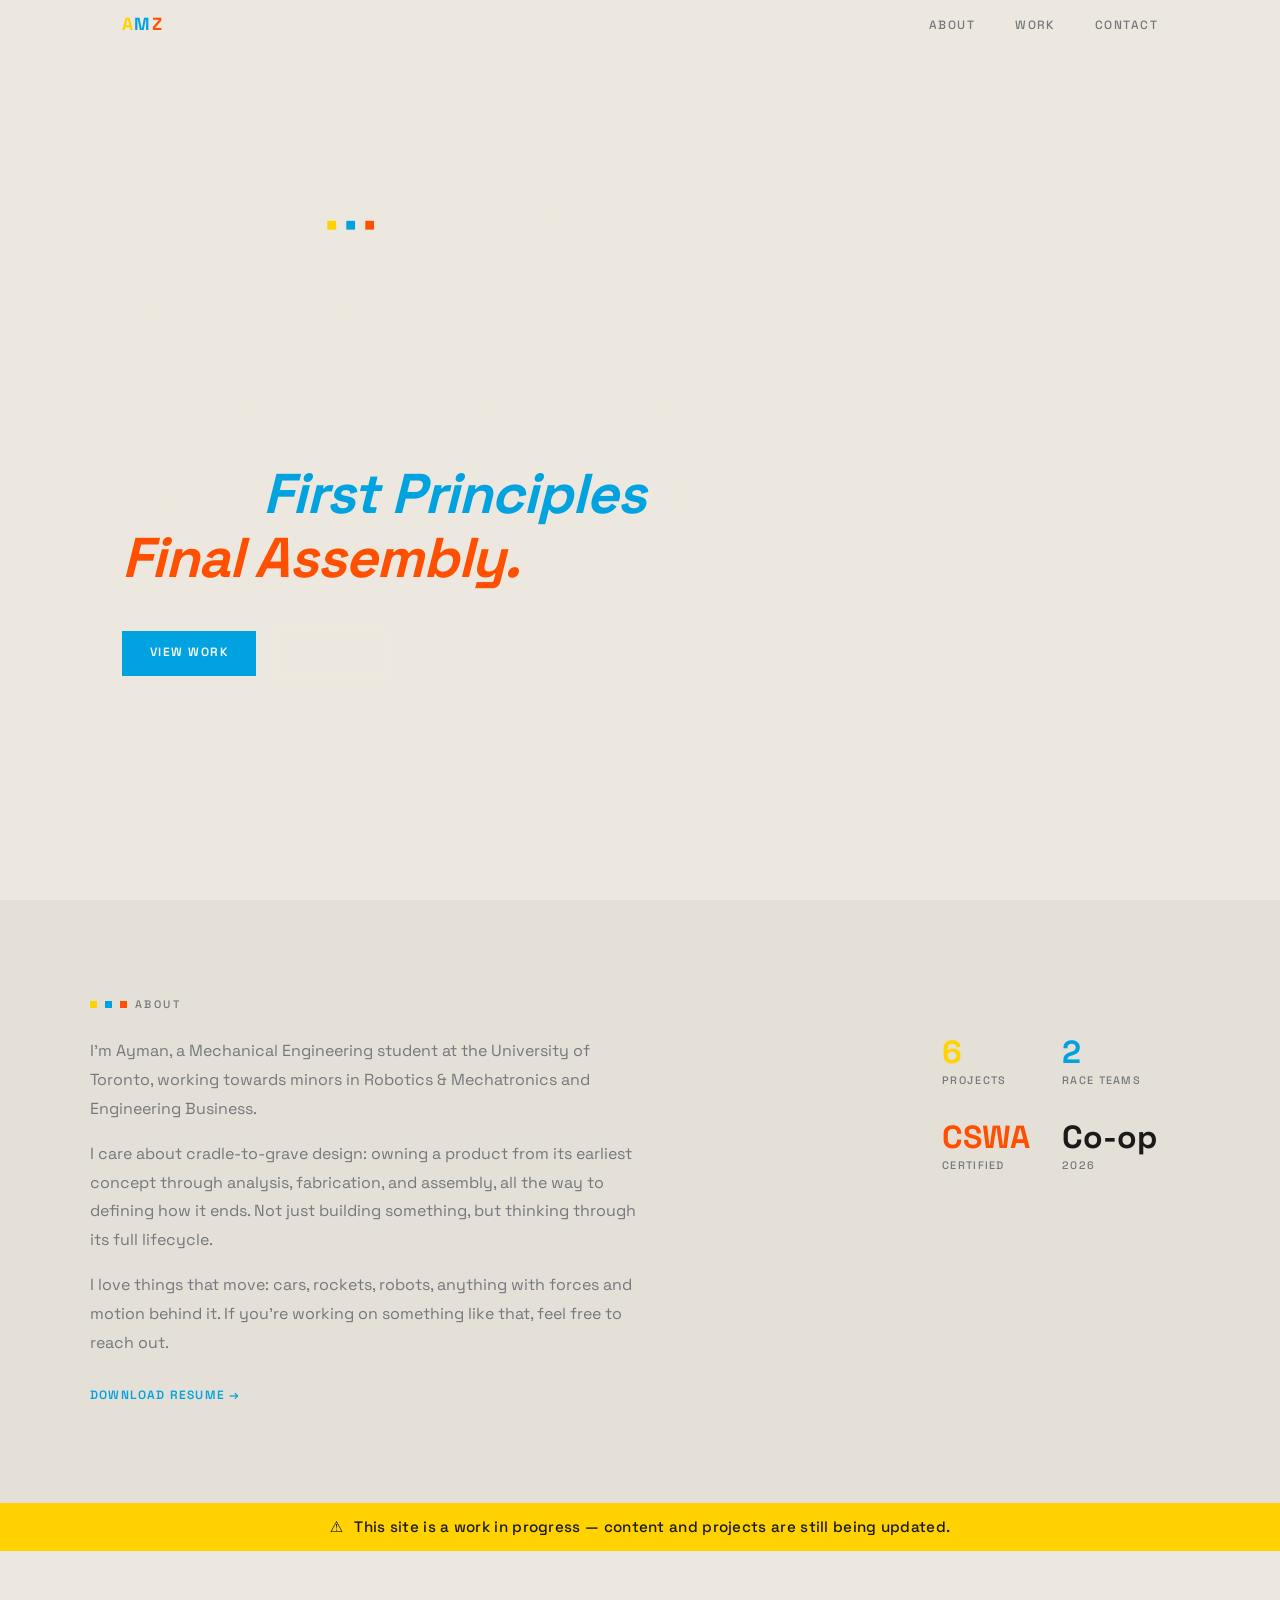
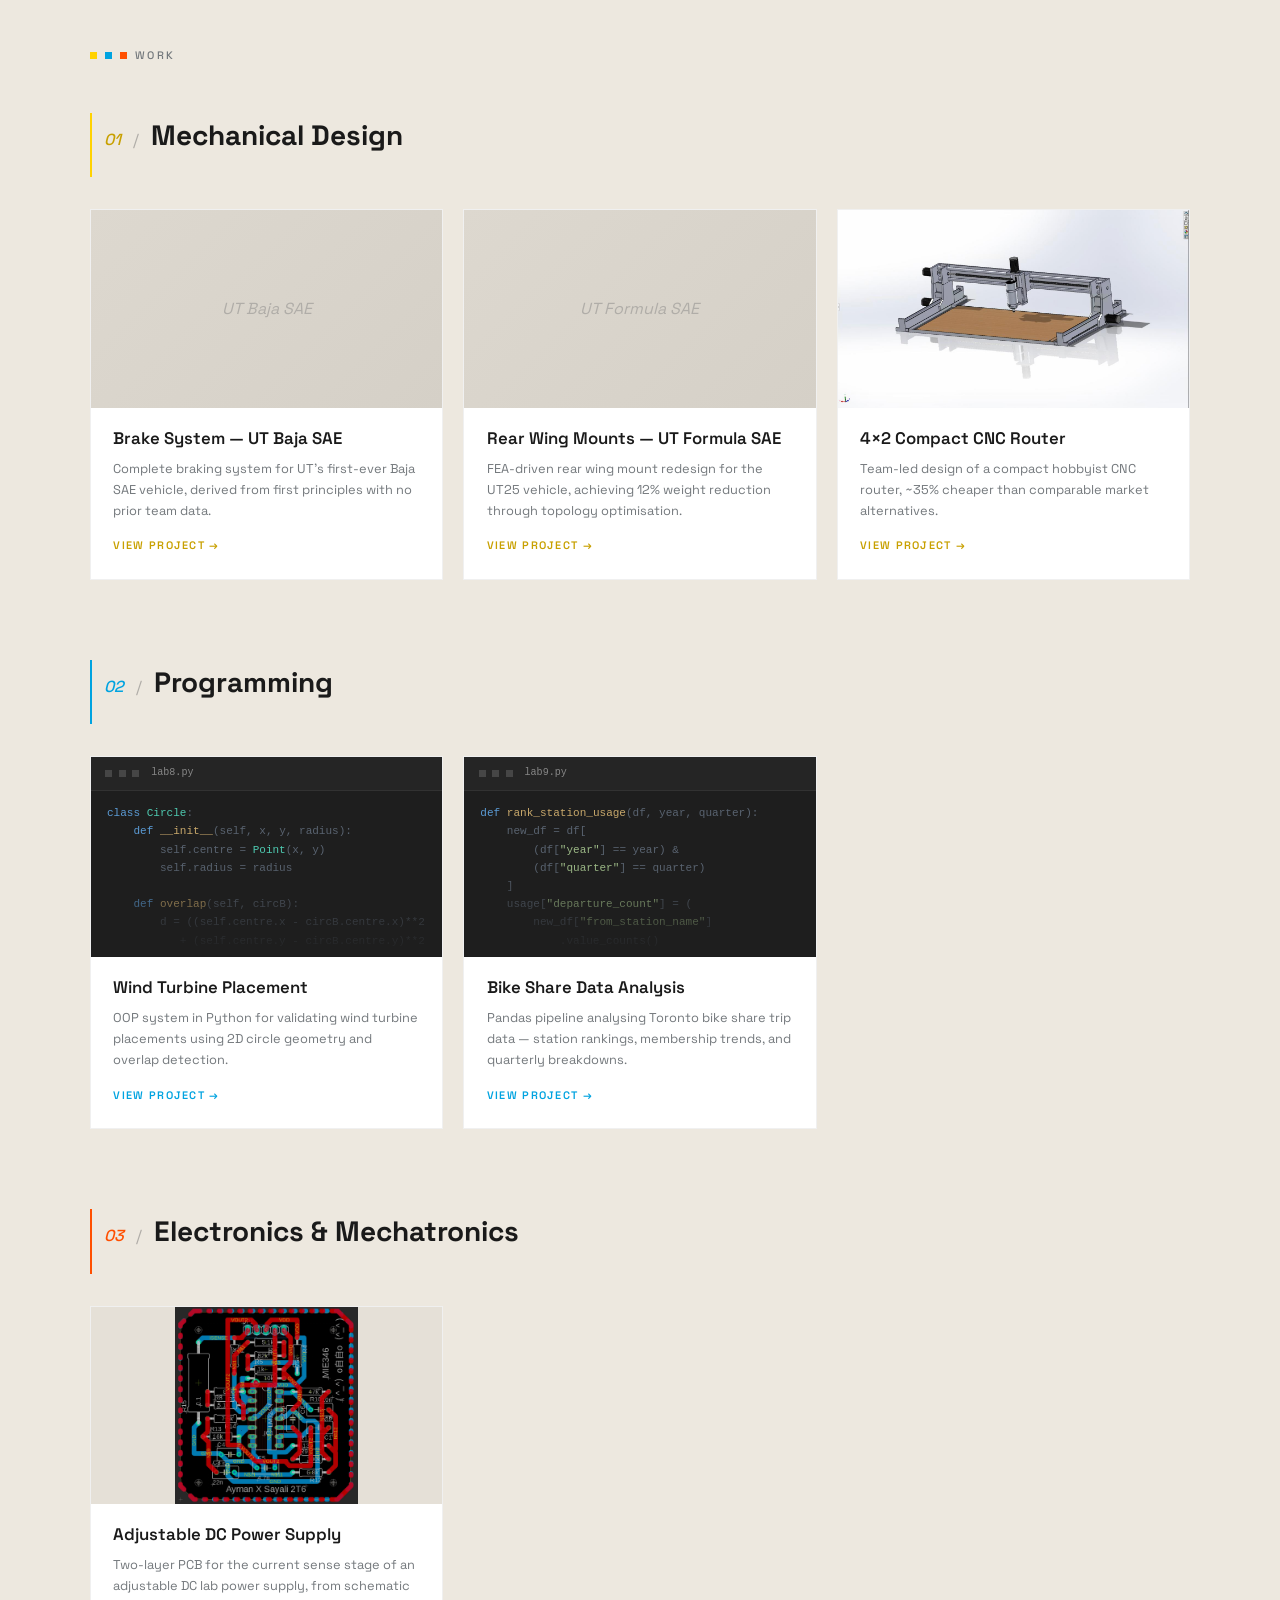
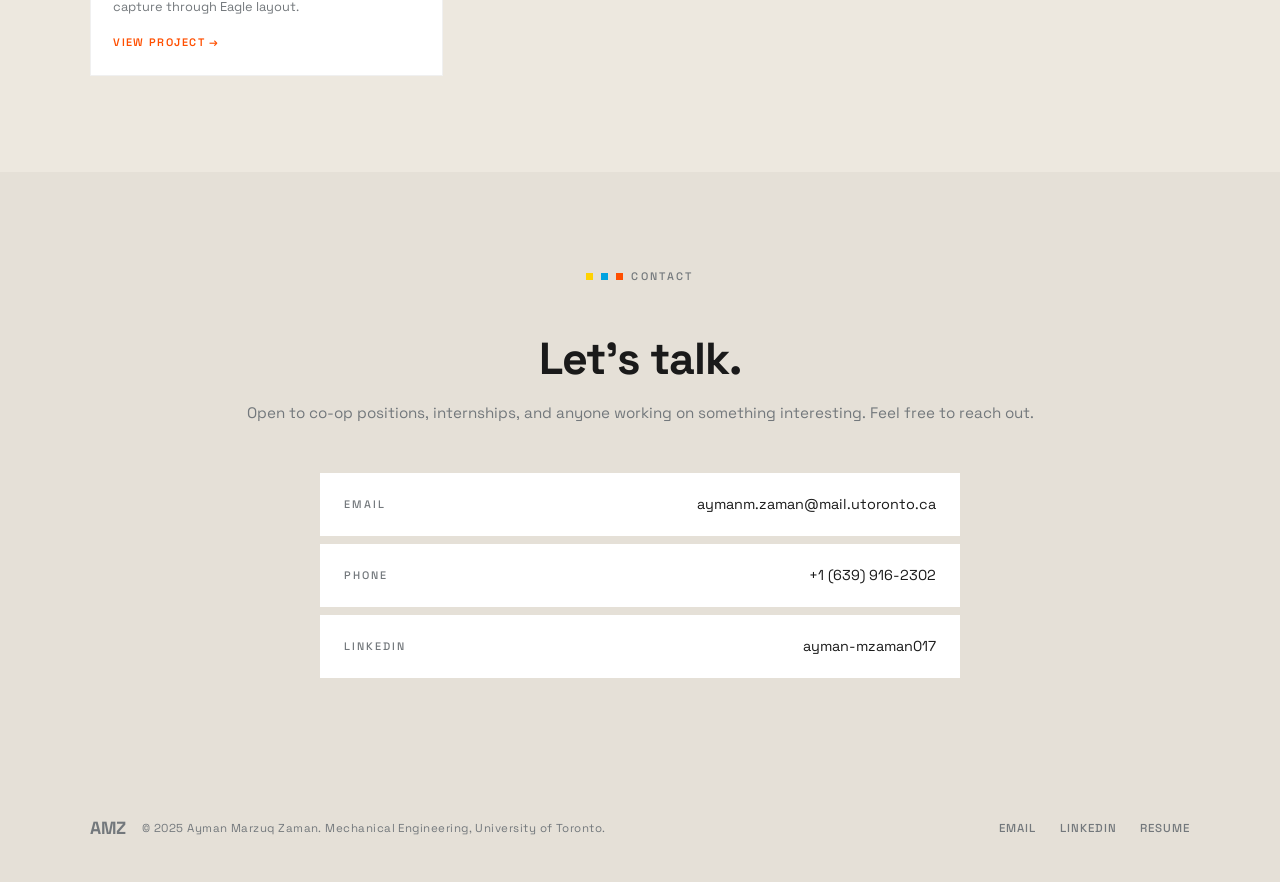
==== commit ae26b712: "Add work-in-progress banner between About and Work sections Co-Authored-By: Claude Opus 4.6 <noreply" ====
--- a/index.html
+++ b/index.html
@@ -77,6 +77,11 @@
       </div>
     </div>
   </section>
+
+  <!-- WIP BANNER -->
+  <div class="wip-banner">
+    <span class="wip-icon">&#9888;</span> This site is a work in progress — content and projects are still being updated.
+  </div>
 
   <!-- PROJECTS -->
   <section id="projects" class="section">
--- a/styles.css
+++ b/styles.css
@@ -172,7 +172,8 @@
 .hero-gradient {
   position: absolute;
   inset: 0;
-  background: linear-gradient(to top, var(--bg) 0%, transparent 10%);
+  /* Fades from 40% opacity at the very bottom to 0% by the middle of the screen */
+  background: linear-gradient(to top, rgba(237, 232, 223, 0.4) 0%, transparent 15%);
   z-index: 1;
 }
 
@@ -182,7 +183,7 @@
   max-width: var(--max-w);
   width: 100%;
   margin: 0 auto;
-  padding: 2rem 2rem 6rem;
+  padding: 2rem 2rem 14rem;
 }
 
 .hero-eyebrow {
@@ -369,6 +370,21 @@
   letter-spacing: 0.12em;
   text-transform: uppercase;
   color: var(--text-2);
+}
+
+/* ===== WIP BANNER ===== */
+.wip-banner {
+  background: var(--yellow);
+  color: var(--text-1);
+  text-align: center;
+  padding: 0.75rem 1.5rem;
+  font-family: var(--sans);
+  font-weight: 500;
+  font-size: 0.95rem;
+  letter-spacing: 0.02em;
+}
+.wip-icon {
+  margin-right: 0.4rem;
 }
 
 /* ===== PROJECTS — Category ===== */
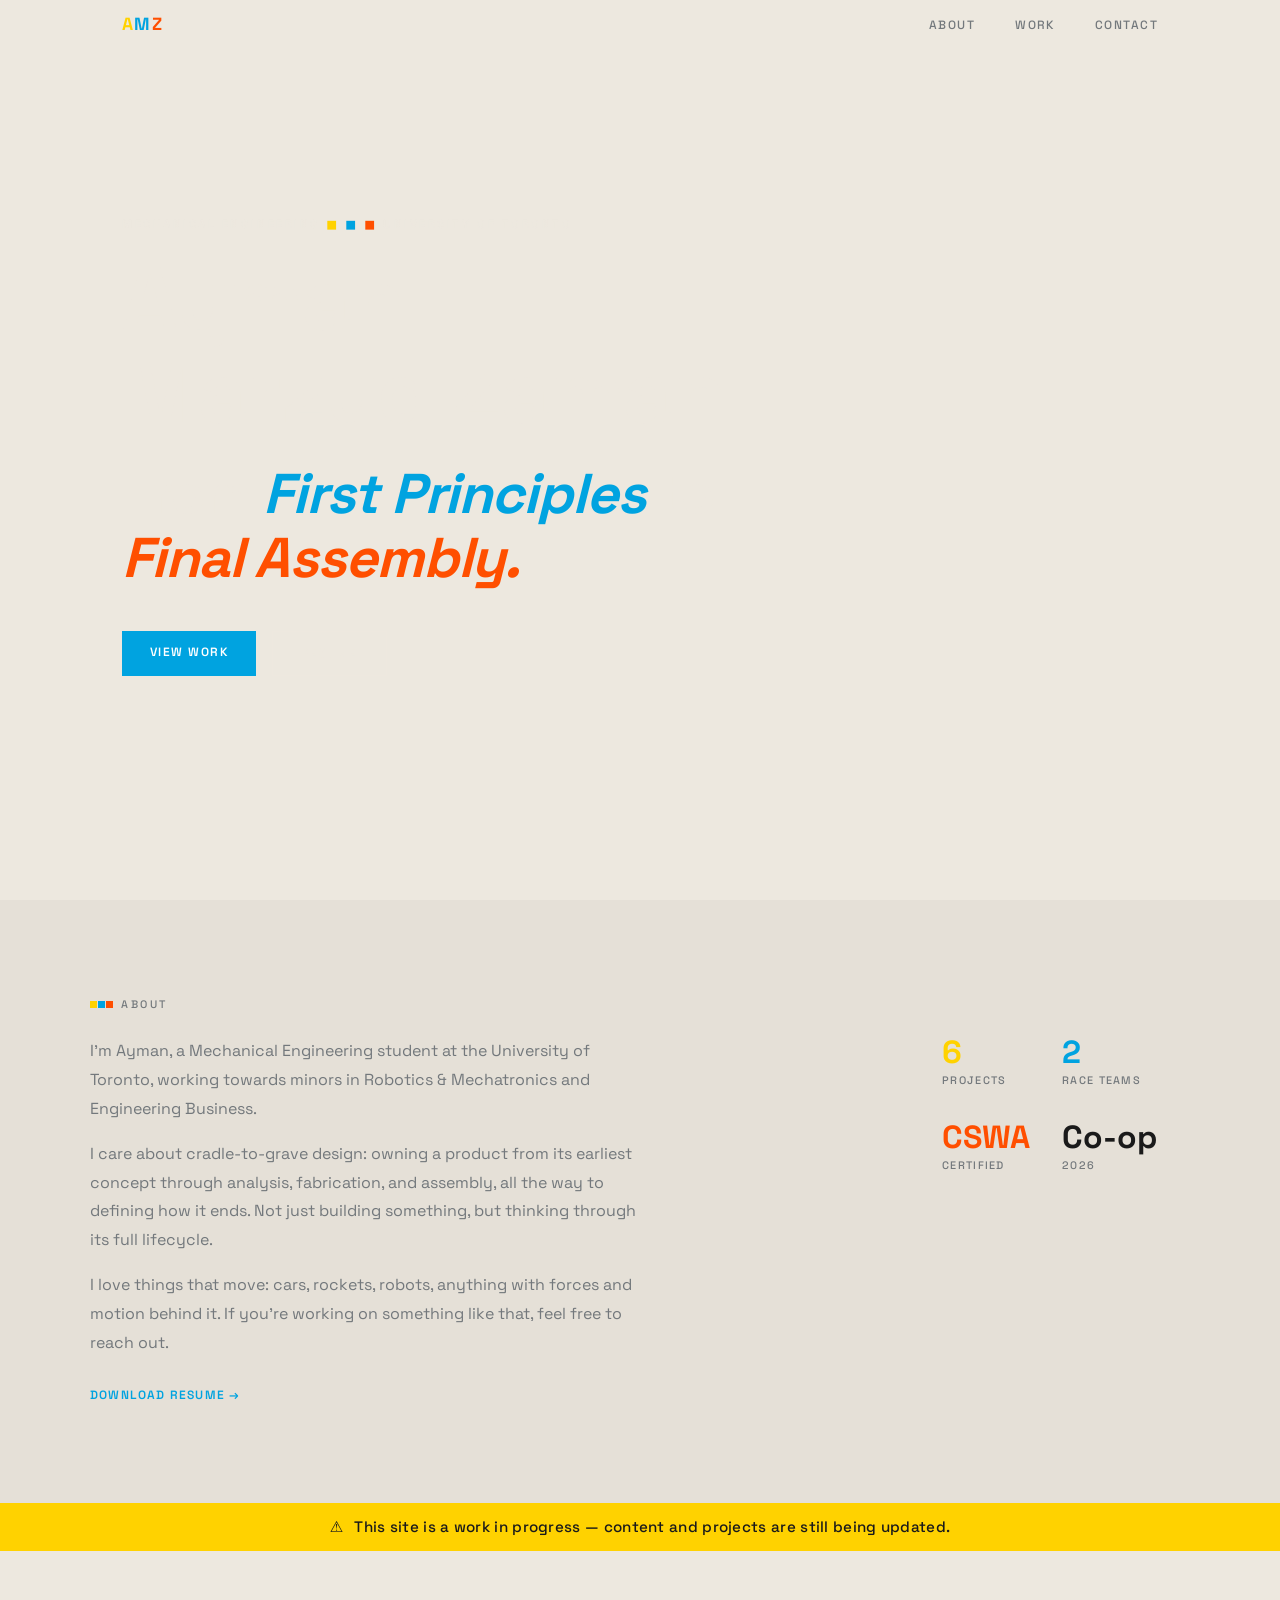
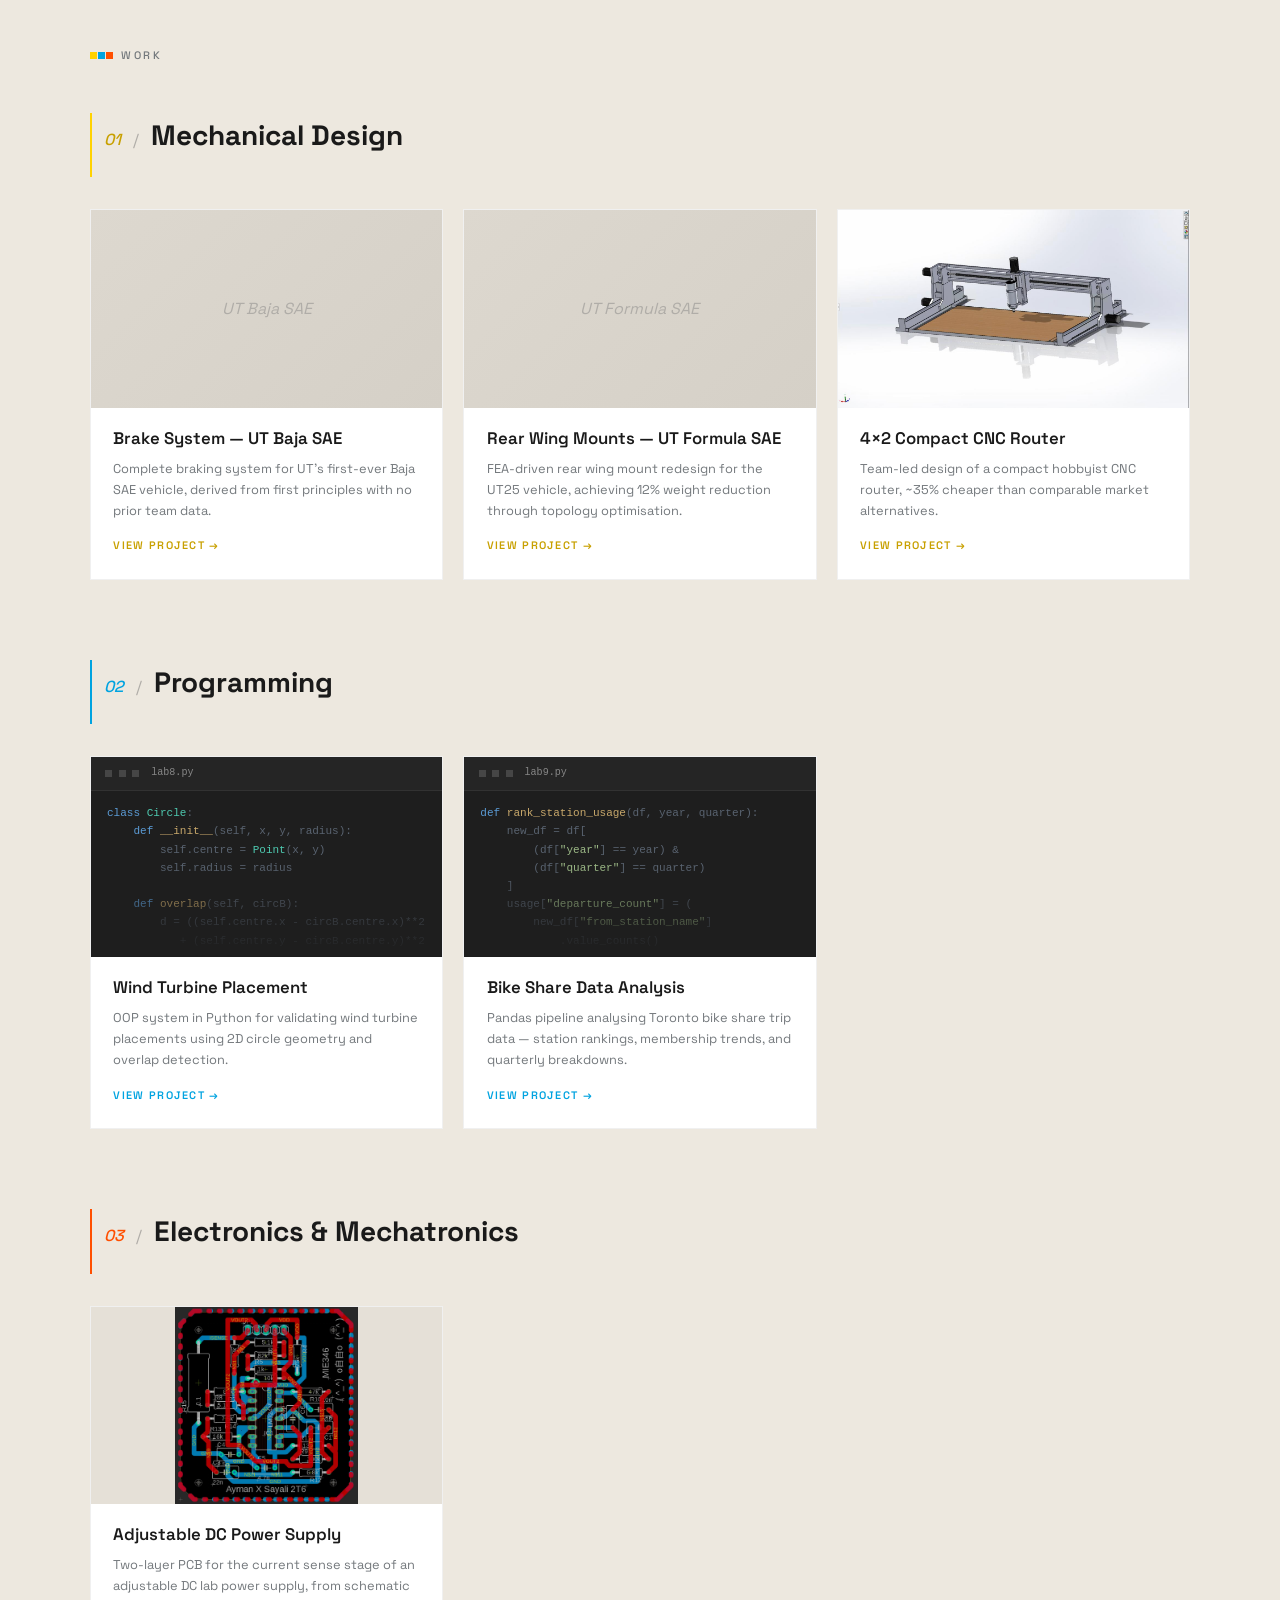
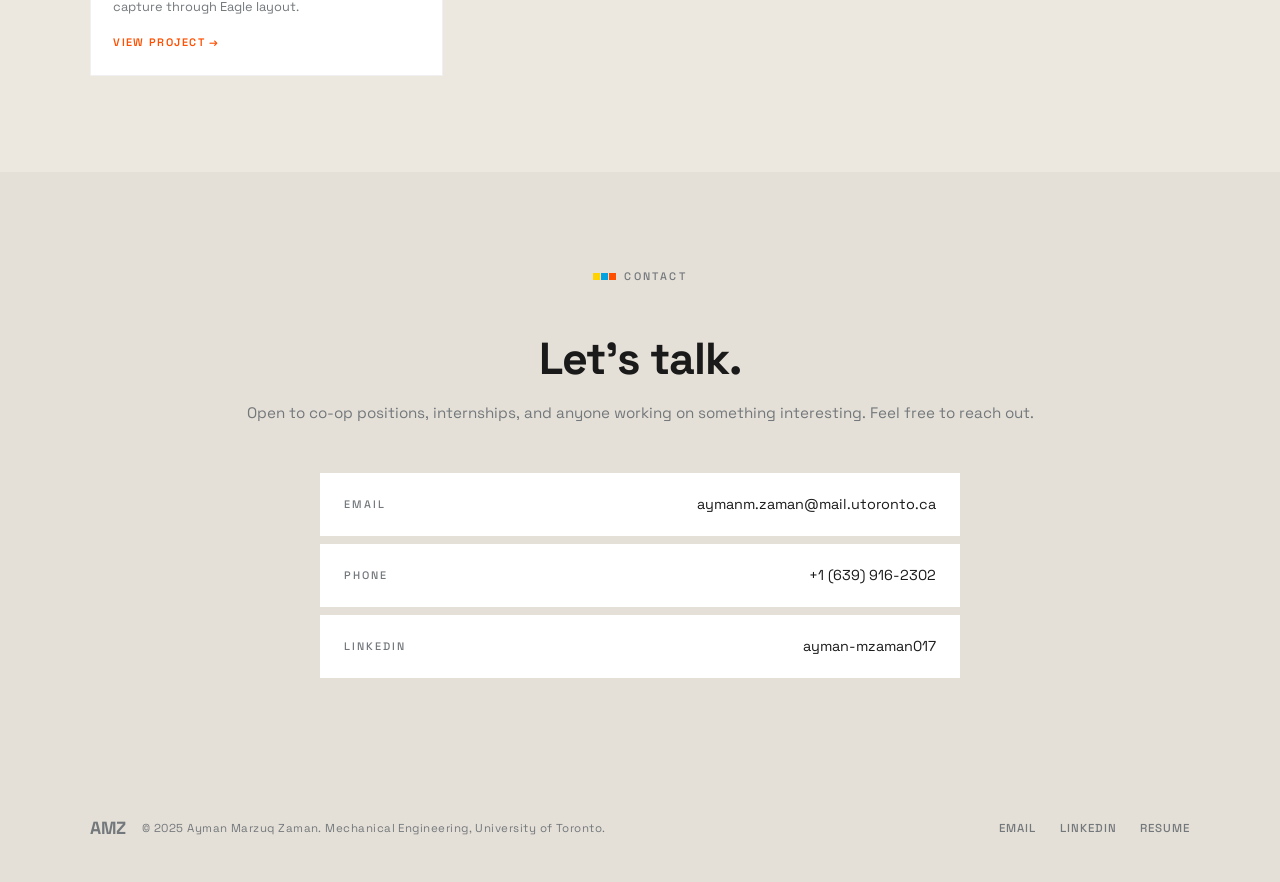
==== commit d475fd85: "Add SVG favicon and tighten section label dot spacing Co-Authored-By: Claude Opus 4.6 <noreply@anthr" ====
--- a/index.html
+++ b/index.html
@@ -7,6 +7,7 @@
   <link rel="preconnect" href="https://fonts.googleapis.com" />
   <link rel="preconnect" href="https://fonts.gstatic.com" crossorigin />
   <link href="https://fonts.googleapis.com/css2?family=Space+Grotesk:wght@300;400;500;600;700&display=swap" rel="stylesheet" />
+  <link rel="icon" type="image/svg+xml" href="favicon.svg" />
   <link rel="stylesheet" href="styles.css" />
 </head>
 <body>
--- a/styles.css
+++ b/styles.css
@@ -289,11 +289,12 @@
   width: 7px;
   height: 7px;
   border-radius: 0;
-  margin-right: 0.5rem;
+  margin-right: 0.075rem;
   vertical-align: middle;
   position: relative;
   top: -1px;
 }
+.section-label .label-dot--red { margin-right: 0.5rem; }
 
 .section-label .label-dot--yellow { background: var(--yellow); }
 .section-label .label-dot--blue   { background: var(--blue); }
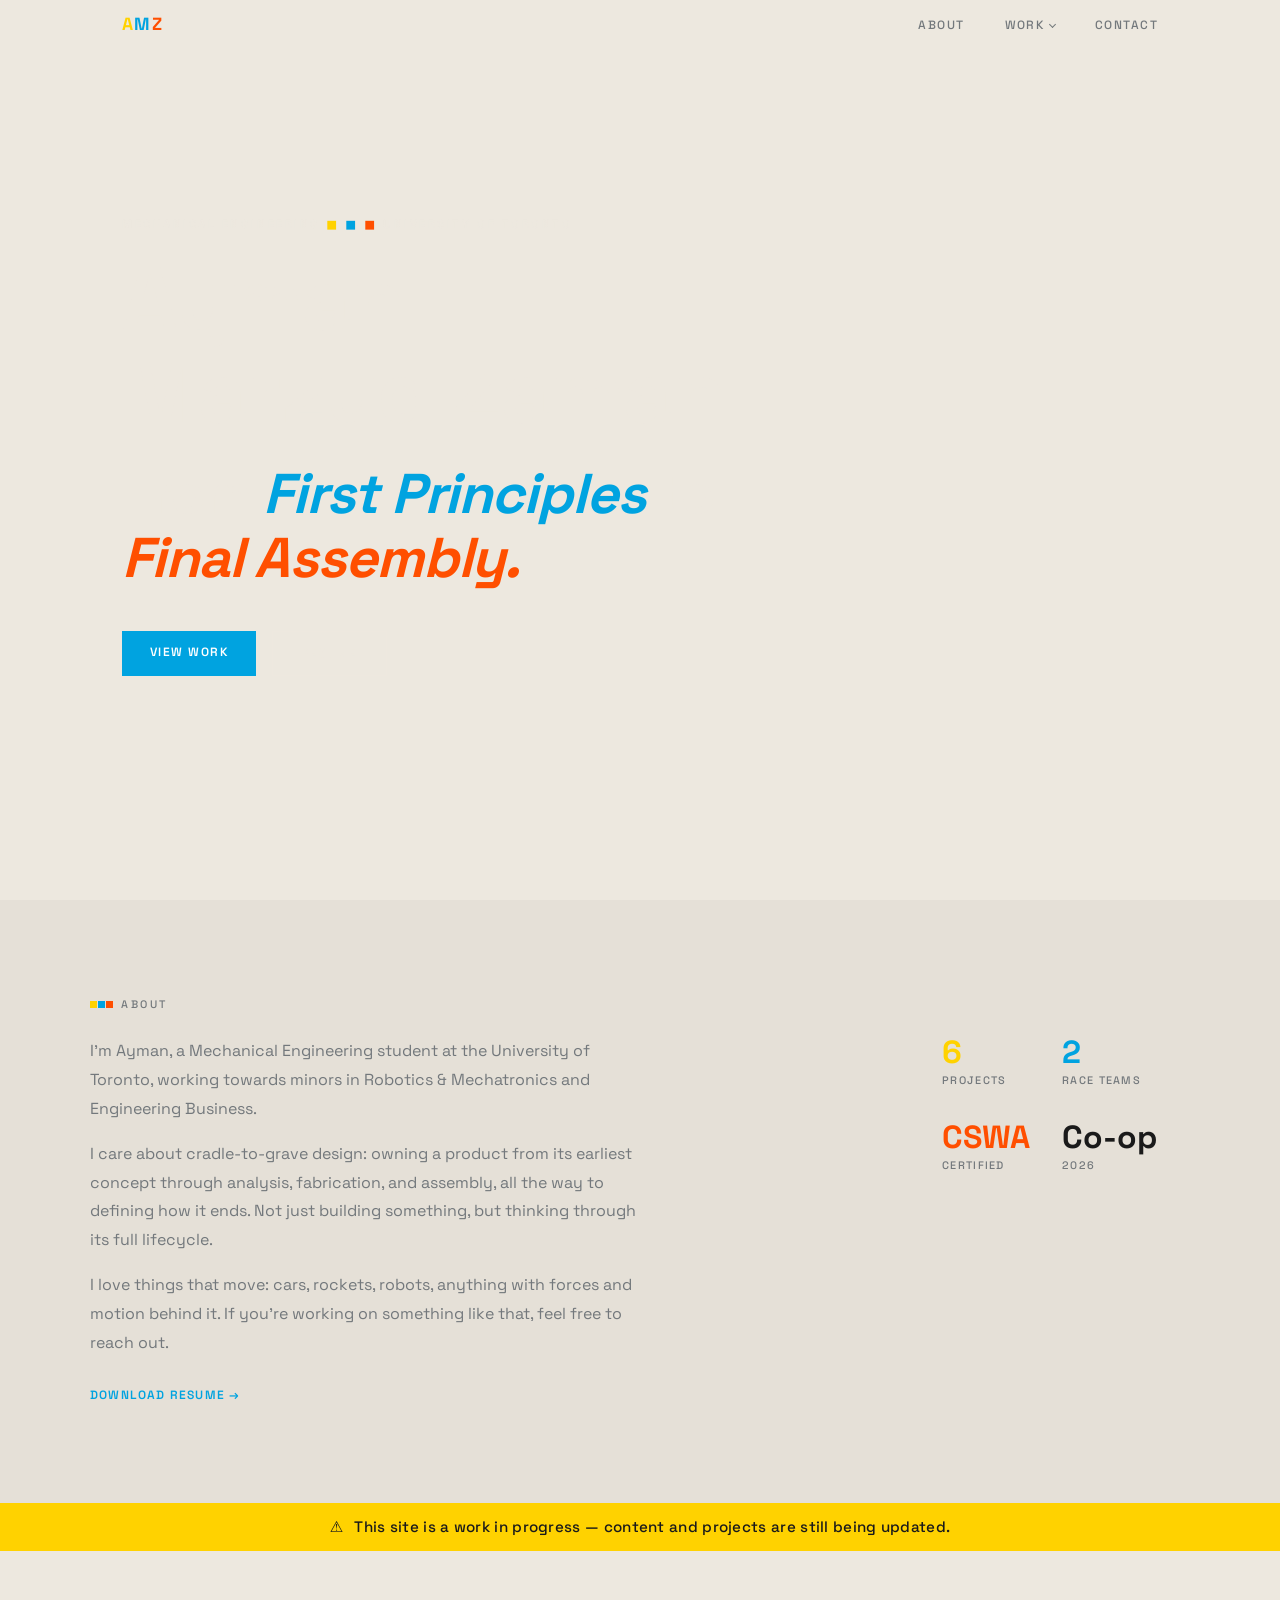
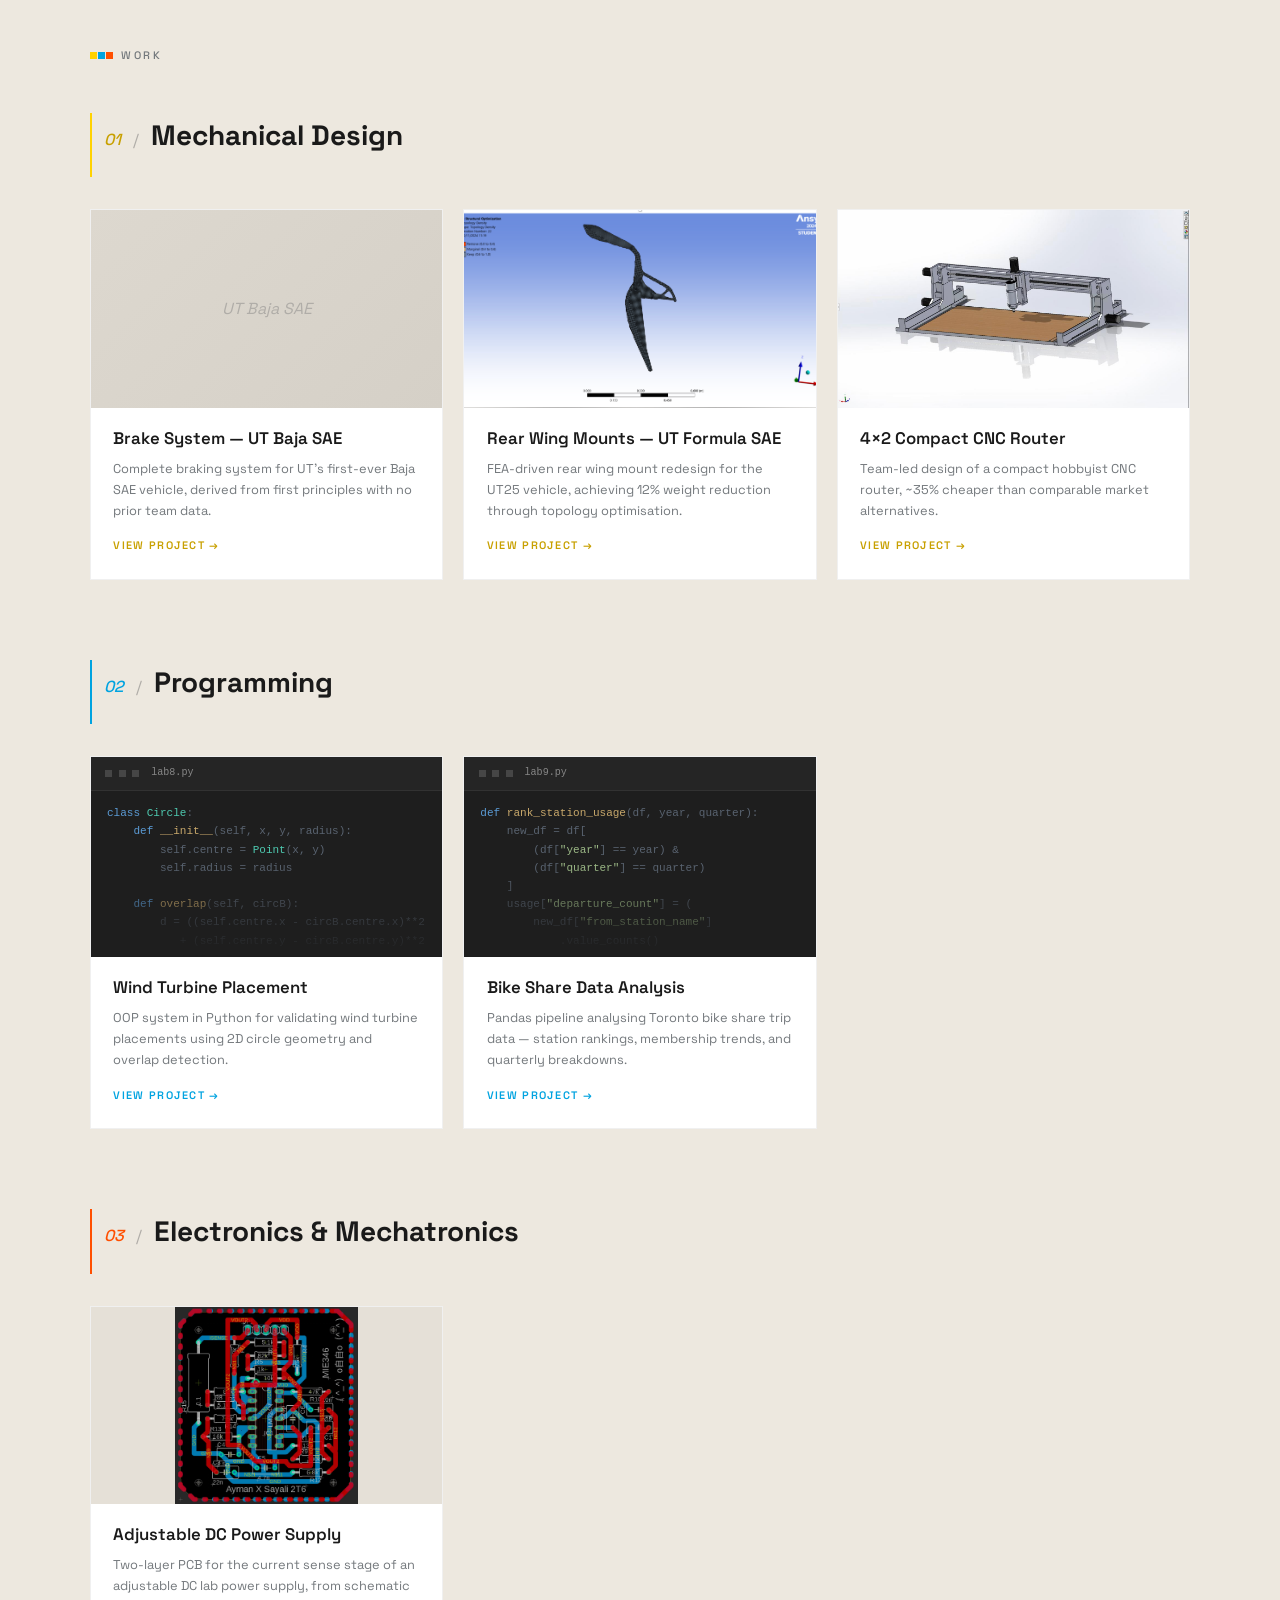
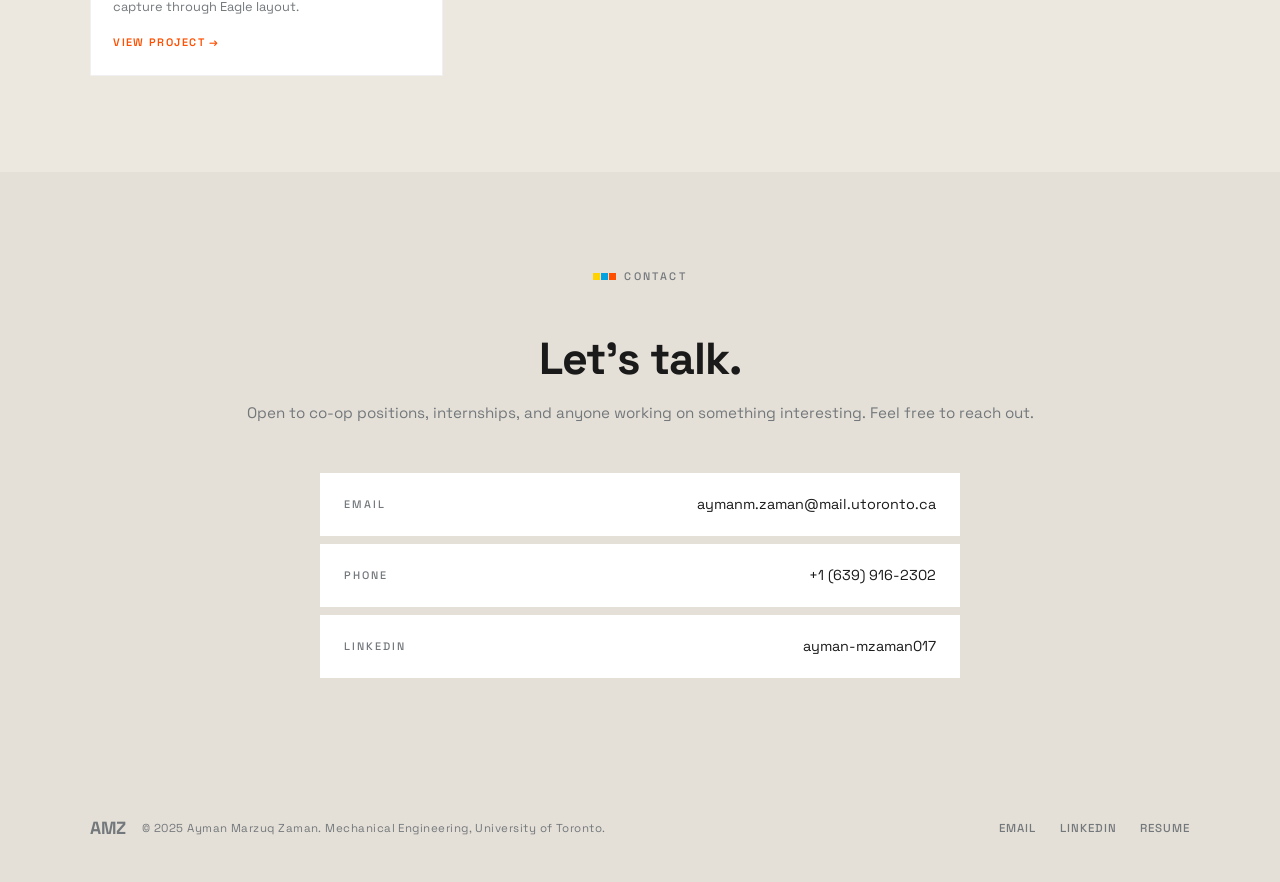
==== commit b184e32e: "Add CNC router and Formula SAE images with aligned captions - Replace CNC router placeholder images " ====
--- a/index.html
+++ b/index.html
@@ -111,7 +111,7 @@
 
           <a href="projects/formula-rear-wing.html" class="project-card reveal">
             <div class="card-img-wrap">
-              <div class="card-img-placeholder formula"><span>UT Formula SAE</span></div>
+              <img src="assets/formulafsa/after.png" alt="UT Formula SAE Rear Wing Mount" class="card-img" />
             </div>
             <div class="card-body">
               <h3 class="card-title">Rear Wing Mounts &mdash; UT Formula SAE</h3>
@@ -122,7 +122,7 @@
 
           <a href="projects/cnc-router.html" class="project-card reveal">
             <div class="card-img-wrap">
-              <img src="assets/cnc_router/image_1.jpg" alt="CNC Router" class="card-img" />
+              <img src="assets/cnc_router/complete_assembly.jpg" alt="CNC Router Complete Assembly" class="card-img" />
             </div>
             <div class="card-body">
               <h3 class="card-title">4&times;2 Compact CNC Router</h3>
--- a/styles.css
+++ b/styles.css
@@ -97,7 +97,11 @@
   transition: color 0.2s;
 }
 
-.nav-links a:hover { color: var(--text-1); }
+.nav-links a:hover {
+  color: var(--text-1);
+  border-bottom: 2px solid var(--text-1);
+  padding-bottom: 0.15rem;
+}
 
 .nav-links a.active {
   color: var(--text-1);
@@ -108,6 +112,19 @@
 /* ===== NAV DROPDOWN ===== */
 .nav-dropdown {
   position: relative;
+}
+
+.nav-dropdown > a::after {
+  content: '';
+  display: inline-block;
+  width: 5px;
+  height: 5px;
+  border-right: 1.5px solid currentColor;
+  border-bottom: 1.5px solid currentColor;
+  transform: rotate(45deg);
+  margin-left: 0.35rem;
+  position: relative;
+  top: -1.5px;
 }
 
 .nav-dropdown-menu {
